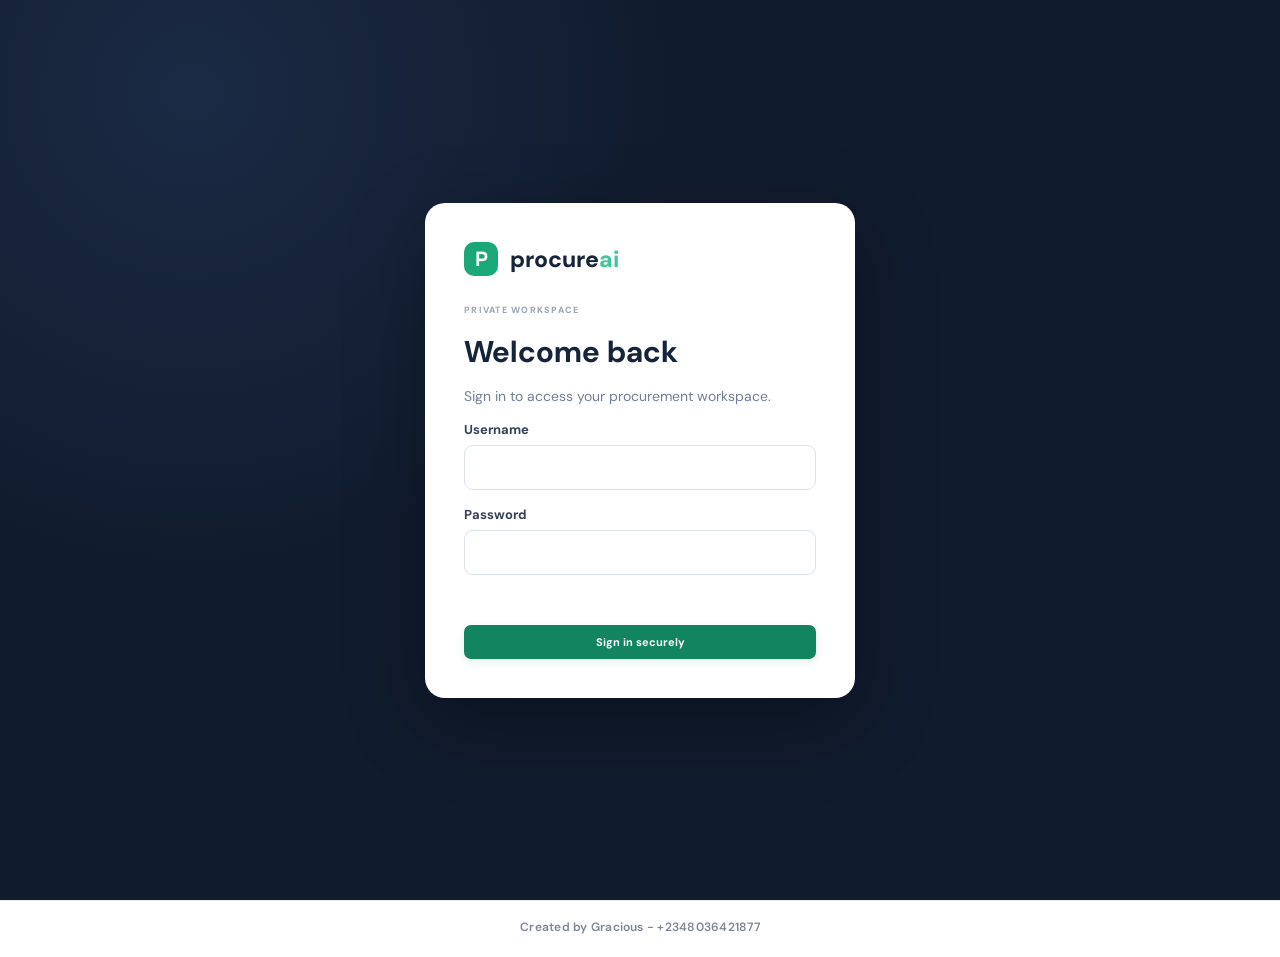
==== static/index.html @ dfcf1871 "Load isolated authentication bootstrap" ====
<!doctype html>
<html lang="en">
<head>
  <meta charset="utf-8"><meta name="viewport" content="width=device-width, initial-scale=1">
  <meta name="theme-color" content="#101b2d">
  <meta name="description" content="ProcureAI industrial procurement and operations workspace.">
  <link rel="manifest" href="/manifest.webmanifest">
  <link rel="icon" href="/static/procureai-icon.svg" type="image/svg+xml">
  <meta name="mobile-web-app-capable" content="yes">
  <meta name="apple-mobile-web-app-capable" content="yes">
  <meta name="apple-mobile-web-app-status-bar-style" content="black-translucent">
  <title>ProcureAI — Industrial operations workspace</title>
  <link rel="stylesheet" href="/static/styles.css">
</head>
<body>
<section class="login-screen" id="loginScreen">
  <form class="login-card" id="loginForm" method="post" action="/api/auth/login">
    <div class="login-brand"><span class="brand-mark">P</span><span>procure<span class="brand-ai">ai</span></span></div>
    <span class="eyebrow">PRIVATE WORKSPACE</span><h1>Welcome back</h1><p>Sign in to access your procurement workspace.</p>
    <label>Username<input id="loginUsername" name="username" autocomplete="username" required></label>
    <label>Password<input id="loginPassword" name="password" type="password" autocomplete="current-password" required></label>
    <p class="login-error" id="loginError" role="alert"></p>
    <button class="btn btn-primary login-submit" type="submit">Sign in securely</button>
  </form>
</section>
<div class="app-shell" id="appShell" hidden>
  <aside class="sidebar" id="sidebar">
    <a class="brand" href="#"><span class="brand-mark">P</span><span>procure<span class="brand-ai">ai</span><small>INDUSTRIAL OPERATIONS</small></span></a>
    <div class="workspace-label">WORKSPACE</div>
    <nav class="nav">
      <button class="nav-item active" data-page="overview"><span>▦</span> Overview</button>
      <button class="nav-item" data-page="projects"><span>▦</span> Projects</button>
      <button class="nav-item" data-page="requests"><span>▤</span> Purchase requests <i id="requestCount">0</i></button>
      <button class="nav-item" data-page="suppliers"><span>♧</span> Suppliers</button>
      <button class="nav-item" data-page="quotes"><span>⇄</span> RFQs & quotations</button>
      <button class="nav-item" data-page="analysis"><span>◈</span> Bid analysis</button>
      <button class="nav-item" data-page="orders"><span>▣</span> Purchase orders <i id="approvalCount">0</i></button>
      <button class="nav-item" data-page="invoices"><span>▤</span> Invoices</button>
      <button class="nav-item" data-page="settings"><span>⚙</span> Company setup</button>
    </nav>
    <div class="sidebar-bottom">
      <div class="rule-card"><span class="rule-icon">✳</span><div><b>Built on clear decisions</b><p>AI reads. The math calculates. People approve.</p></div></div>
      <div class="user-row"><div class="avatar">GO</div><div><b>Workspace administrator</b><small>Administrator</small></div><span class="dots">•••</span></div>
    </div>
  </aside>

  <main class="main">
    <header class="topbar">
      <button class="mobile-menu" id="mobileMenu" aria-label="Open menu">☰</button>
      <div class="crumb">Workspace <span>/</span> <b id="crumbTitle">Overview</b></div>
      <div class="top-actions"><span class="live-dot"></span><span class="system-label">Private workspace</span><button class="btn btn-install" id="installAppBtn" type="button" hidden><span aria-hidden="true">↓</span> Install app</button><button class="signout-btn" id="logoutBtn" type="button">Sign out</button><div class="top-avatar">GO</div></div>
    </header>

    <section class="page active" id="page-overview">
      <div class="page-heading">
        <div><div class="eyebrow">TUESDAY, <span id="today"></span></div><h1>Operations overview</h1><p class="subheading">A live view of your organisation’s projects, procurement and operational decisions.</p></div>
        <button class="btn btn-primary" data-modal="requestModal">＋ New purchase request</button>
      </div>
      <div class="metric-grid">
        <button type="button" class="metric metric-action" data-metric-page="requests" data-metric-filter="Open" aria-label="View open purchase requests"><span class="metric-top"><span>Open requests</span><span class="metric-icon blue">▤</span></span><strong id="mRequests">—</strong><small><span class="positive">●</span> Requiring procurement action · View requests →</small></button>
        <button type="button" class="metric metric-action" data-metric-page="suppliers" data-metric-filter="Active" aria-label="View active suppliers"><span class="metric-top"><span>Active suppliers</span><span class="metric-icon purple">♧</span></span><strong id="mSuppliers">—</strong><small>Across your supplier network · View suppliers →</small></button>
        <button type="button" class="metric metric-action" data-metric-page="orders" data-metric-filter="Pending approval" aria-label="View purchase orders awaiting approval"><span class="metric-top"><span>Awaiting approval</span><span class="metric-icon amber">◷</span></span><strong id="mApprovals">—</strong><small>Human decision required · Review approvals →</small></button>
        <button type="button" class="metric metric-action" data-metric-page="orders" data-metric-filter="Approved" aria-label="View approved purchase orders"><span class="metric-top"><span>Approved spend</span><span class="metric-icon green">₦</span></span><strong id="mSpend">₦0</strong><small>Approved purchase orders · View orders →</small></button>
      </div>
      <section class="project-trends-panel" id="projectTrendsPanel"><div class="project-loading">Loading project completion trends…</div></section>
      <div class="content-grid">
        <section class="panel requests-panel">
          <div class="panel-heading"><div><h2>Recent purchase requests</h2><p>Material demand across your active projects</p></div><button class="text-btn" data-goto="requests">View all →</button></div>
          <div class="table-wrap"><table><thead><tr><th>REQUEST</th><th>MATERIAL</th><th>QUANTITY</th><th>REQUIRED BY</th><th>PRIORITY</th><th>STATUS</th></tr></thead><tbody id="recentRequests"></tbody></table></div>
        </section>
        <section class="panel supplier-panel">
          <div class="panel-heading"><div><h2>Supplier performance</h2><p>Highest-rated suppliers</p></div><button class="text-btn" data-goto="suppliers">All suppliers →</button></div>
          <div id="topSuppliers" class="supplier-list"></div>
        </section>
      </div>
      <div class="content-grid lower-grid">
        <section class="panel"><div class="panel-heading"><div><h2>Latest quotations</h2><p>Recently received supplier pricing</p></div><button class="text-btn" data-goto="quotes">Manage quotes →</button></div><div id="recentQuotes" class="quote-list"></div></section>
        <section class="panel insight-panel"><div class="insight-mark">✳</div><div><span class="eyebrow">PROCUREMENT PRINCIPLE</span><h2>Decisions backed by evidence.</h2><p>Compare total cost, delivery risk and supplier reliability. Keep final award decisions in human hands.</p><button class="text-btn" data-goto="analysis">Explore bid analysis →</button></div></section>
      </div>
    </section>

    <section class="page" id="page-projects">
      <div class="page-heading project-page-heading">
        <div><div class="eyebrow">PROJECT DELIVERY CONTROL</div><h1>Project workspaces</h1><p class="subheading">Manage client commitments, procurement milestones, due dates and daily field activity in one place.</p></div>
        <button class="btn btn-primary" data-modal="projectModal">＋ Create project</button>
      </div>
            <div id="projectsListView">
        <div class="project-list-toolbar"><div><h2>Managed projects</h2><p>Every project has its own overview, timeline and activity history.</p></div><div class="project-toolbar-controls"><label class="project-filter-label" for="projectStatusFilter">Show projects</label><select class="filter-select project-status-filter" id="projectStatusFilter" aria-label="Filter projects by completion status"><option value="all">All projects</option><option value="completed">Completed projects</option><option value="terminated">Terminated / archived</option><option value="uncompleted">Uncompleted projects</option></select><span class="project-list-count" id="projectCount">0 projects</span></div></div>
        <div class="project-cards-grid" id="projectCards"><div class="project-empty"><span>▦</span><h3>No project workspaces yet</h3><p>Create your first project to start tracking its procurement lifecycle and daily progress.</p><button class="btn btn-primary" data-modal="projectModal">Create first project</button></div></div>
      </div>
      <div id="projectWorkspaceView" hidden>
        <div class="project-back-row"><button type="button" class="text-btn" id="backToProjects">← All projects</button><button type="button" class="btn btn-ghost" id="recalculateProject">↻ Recalculate progress</button></div>
        <div id="projectWorkspaceContent"></div>
      </div>
    </section>

    <section class="page" id="page-requests">
      <div class="page-heading"><div><div class="eyebrow">DEMAND MANAGEMENT</div><h1>Purchase requests</h1><p class="subheading">Track materials, parts and services required for workshop or client jobs.</p></div><button class="btn btn-primary" data-modal="requestModal">＋ New request</button></div>
      <section class="panel"><div class="panel-heading"><div><h2>All requests</h2><p>Filter the register or export the currently matching records.</p></div><div class="toolbar-actions"><input class="search" id="requestSearch" placeholder="Search requests…"><select class="filter-select" id="requestStatusFilter" aria-label="Filter requests by status"><option value="">All statuses</option><option>Open</option><option>Awarded</option></select><button class="btn btn-ghost" data-export="requests">↓ Export PDF</button></div></div><div class="table-wrap"><table><thead><tr><th>REQUEST</th><th>MATERIAL</th><th>CATEGORY</th><th>QUANTITY</th><th>PROJECT / SITE</th><th>REQUIRED BY</th><th>PRIORITY</th><th>STATUS</th><th>QUOTATION STATUS</th><th></th></tr></thead><tbody id="allRequests"></tbody></table></div></section>
    </section>

    <section class="page" id="page-suppliers">
      <div class="page-heading"><div><div class="eyebrow">SUPPLIER NETWORK</div><h1>Suppliers & service providers</h1><p class="subheading">Maintain seller contacts, technical capabilities and verification status.</p></div><button class="btn btn-primary" data-modal="supplierModal">＋ Add seller</button></div>
      <section class="panel supplier-tools"><div class="panel-heading"><div><h2>Seller directory</h2><p>Only mark a seller verified after your team has checked their identity and capability.</p></div><div class="toolbar-actions"><input class="search" id="supplierSearch" placeholder="Search sellers…"><select class="filter-select" id="supplierCategoryFilter" aria-label="Filter sellers by service category"><option value="">All service categories</option><option value="panels">Panels & distribution</option><option value="protection">Breakers & protection</option><option value="lighting">Lighting</option><option value="cables">Cables & wiring</option><option value="installation">Installation & commissioning</option><option value="supplies">Electrical supplies</option></select><select class="filter-select" id="supplierStatusFilter" aria-label="Filter sellers by status"><option value="">All statuses</option><option>Active</option><option>Pending verification</option><option>Verified</option><option>Rejected</option><option>Demo / Unverified</option></select><button class="btn btn-ghost" data-export="suppliers">↓ Export PDF</button></div></div><div class="supplier-cards" id="supplierCards"></div></section>
    </section>

    <section class="page" id="page-quotes">
      <div class="page-heading"><div><div class="eyebrow">SOURCING</div><h1>RFQs & quotations</h1><p class="subheading">Capture offers against open purchase requests.</p></div><button class="btn btn-primary" data-modal="quoteModal">＋ Add quotation</button></div>
      <section class="panel"><div class="panel-heading"><div><h2>Received quotations</h2><p>Filter offers by supplier or request, then export the register.</p></div><div class="toolbar-actions"><input class="search" id="quoteSearch" placeholder="Search quotations…"><button class="btn btn-ghost" data-export="quotes">↓ Export PDF</button></div></div><div class="table-wrap"><table><thead><tr><th>SUPPLIER</th><th>REQUEST</th><th>MATERIAL</th><th>UNIT PRICE</th><th>FREIGHT</th><th>LEAD TIME</th><th>PAYMENT</th><th>DETAILS</th></tr></thead><tbody id="allQuotes"></tbody></table></div></section>
    </section>

    <section class="page" id="page-analysis">
      <div class="page-heading"><div><div class="eyebrow">DECISION INTELLIGENCE</div><h1>Bid analysis</h1><p class="subheading">Compare landed cost, delivery and supplier reliability before award.</p></div></div>
      <section class="panel analysis-picker"><div><label for="analysisRequest">Select a purchase request</label><select id="analysisRequest"></select></div><button class="btn btn-primary" id="runAnalysis">Analyse quotations →</button></section>
      <div id="analysisResult" class="analysis-result"><div class="empty-state"><span>◈</span><h3>Ready to compare offers</h3><p>Select a purchase request and run the analysis to see a cost breakdown and supplier recommendation.</p></div></div>
    </section>

    <section class="page" id="page-settings">
      <div class="page-heading"><div><div class="eyebrow">ADMINISTRATION</div><h1>Company setup</h1><p class="subheading">Enter your organisation details and operating scope. ProcureAI will use this configuration for your workspace.</p></div></div>
      <div class="setup-layout">
        <section class="setup-intro"><div class="setup-icon">⚙</div><div><span class="eyebrow">WORKSPACE PROFILE</span><h2>Make ProcureAI understand your business.</h2><p>These details shape supplier categories, procurement requests and the way your team describes its work. You can update them at any time.</p></div><div class="setup-note"><b>Administrator settings</b><span>Changes are saved to your shared workspace.</span></div></section>
        <section class="panel setup-panel"><form id="companyProfileForm" class="setup-form">
          <div class="setup-section"><div class="setup-section-title"><span>01</span><div><h2>Organisation identity</h2><p>Use the name and registration details your clients recognise.</p></div></div><div class="form-grid"><label class="wide">Company / organisation name<input id="companyName" required minlength="2" maxlength="200" placeholder="e.g. Gestro Global Consult Ltd"></label><label>Registration number<input id="companyRegistration" maxlength="80" placeholder="CAC / registration number"></label><label>Industry / expertise<input id="companyIndustry" maxlength="160" placeholder="e.g. Industrial engineering & maintenance"></label></div></div>
          <div class="setup-section"><div class="setup-section-title"><span>02</span><div><h2>Services & capabilities</h2><p>List the work your organisation can deliver, one service per line.</p></div></div><div class="form-grid"><label class="wide">Services provided<textarea id="companyServices" rows="4" placeholder="Generator servicing and repairs&#10;Electrical systems and control panels&#10;Mechanical fabrication and installation"></textarea><small>Include maintenance, repairs, installation, supply and specialist technical services.</small></label><label class="wide">Service delivery modes<textarea id="companyModes" rows="3" placeholder="On-site inspection and repairs&#10;Workshop repairs and testing&#10;Equipment installation and commissioning"></textarea></label></div></div>
          <div class="setup-section"><div class="setup-section-title"><span>03</span><div><h2>Clients & commercial defaults</h2><p>Set the types of clients you serve and the currency used in your workspace.</p></div></div><div class="form-grid"><label class="wide">Client segments<textarea id="companyClients" rows="3" placeholder="Industrial facilities&#10;Commercial organisations&#10;Public sector and institutions"></textarea></label><label>Default currency<select id="companyCurrency"><option value="NGN">NGN — Nigerian Naira</option><option value="USD">USD — US Dollar</option><option value="GBP">GBP — British Pound</option><option value="EUR">EUR — Euro</option></select></label></div></div>
          <div class="setup-save"><div><b>Ready to update your workspace?</b><span id="companyProfileStatus" role="status">Your changes are not saved until you select Save.</span></div><button class="btn btn-primary" type="submit">Save company profile</button></div>
        </form></section>
      </div>
      <section class="panel database-backup-panel">
        <div class="panel-heading"><div><h2>Database protection</h2><p>Create, verify and download database backups for independent storage.</p></div></div>
        <div class="backup-toolbar"><p id="databaseBackupStatus" role="status">Loading backup status…</p><div class="toolbar-actions"><button class="btn btn-ghost" id="refreshDatabaseBackups" type="button">Refresh</button><button class="btn btn-primary" id="createDatabaseBackup" type="button">Create backup</button></div></div>
        <div id="databaseBackupList" class="database-backup-list"><p class="muted">Loading available backups…</p></div>
        <p class="backup-footnote">Backups stored on the Railway volume are not off-site. Download a verified copy and store it separately. Restore verification uses a temporary copy and never overwrites live data.</p>
      </section>
    </section>

    <section class="page" id="page-orders">
      <div class="page-heading"><div><div class="eyebrow">AWARD & CONTROL</div><h1>Purchase orders</h1><p class="subheading">Review generated orders and resolve approval decisions.</p></div></div>
      <section class="panel"><div class="panel-heading"><div><h2>Purchase order register</h2><p>Every order retains its supplier, source request and decision status.</p></div><div class="toolbar-actions"><input class="search" id="orderSearch" placeholder="Search orders…"><select class="filter-select" id="orderStatusFilter" aria-label="Filter orders by status"><option value="">All statuses</option><option>Pending approval</option><option>Approved</option><option>Rejected</option></select><button class="btn btn-ghost" data-export="orders">↓ Export PDF</button></div></div><div class="table-wrap"><table><thead><tr><th>ORDER</th><th>SUPPLIER</th><th>MATERIAL</th><th>TOTAL</th><th>DELIVERY</th><th>STATUS</th><th>ACTION</th></tr></thead><tbody id="allOrders"></tbody></table></div></section>
    </section>

    <section class="page" id="page-invoices">
      <div class="page-heading"><div><div class="eyebrow">PAYABLES & DOCUMENTS</div><h1>Invoices</h1><p class="subheading">Generate supplier invoices from approved purchase orders and track payment status.</p></div></div>
      <section class="panel"><div class="panel-heading"><div><h2>Invoice register</h2><p>Invoices inherit the approved purchase order quantities, tax, freight and total.</p></div><div class="toolbar-actions"><input class="search" id="invoiceSearch" placeholder="Search invoices…"><select class="filter-select" id="invoiceStatusFilter" aria-label="Filter invoices by payment status"><option value="">All statuses</option><option>Unpaid</option><option>Paid</option></select></div></div>
      <div class="table-wrap"><table><thead><tr><th>INVOICE</th><th>PO</th><th>SUPPLIER</th><th>DESCRIPTION</th><th>TOTAL</th><th>ISSUED</th><th>DUE</th><th>STATUS</th><th>ACTION</th></tr></thead><tbody id="allInvoices"><tr><td colspan="9">Loading invoices…</td></tr></tbody></table></div></section>
    </section>
  </main>
</div>

<div class="modal-backdrop" id="projectModal"><div class="modal project-create-modal">
  <div class="modal-head"><div><span class="eyebrow">PROJECT SETUP</span><h2>Create project workspace</h2><p class="subheading">Add the client brief, accountable procurement lead and delivery dates.</p></div><button class="close" type="button" data-close aria-label="Close project form">×</button></div>
  <form id="projectForm" class="form-grid">
    <label class="wide">Project title<input name="title" required minlength="2" maxlength="220" placeholder="e.g. Industrial generator overhaul — Site A"></label>
    <label>Client / agency name<input name="client_name" maxlength="200" placeholder="Client or commissioning agency"></label>
    <label>Assigned procurement lead<input name="procurement_lead" maxlength="160" placeholder="Responsible lead"></label>
    <label class="wide">Project location<input name="project_location" required maxlength="240" placeholder="e.g. Oyigbo, Rivers State"></label>
    <label>Project category<input name="project_category" required maxlength="120" placeholder="e.g. Electrical / Engineering"></label>
    <label>Estimated budget (₦)<input name="estimated_budget" type="number" min="0" step="0.01" required placeholder="e.g. 8500000"></label>
    <label>Expected duration (days)<input name="expected_duration_days" type="number" min="1" max="3650" value="30" required></label>
    <label>Priority<select name="priority" required><option value="low">Low</option><option value="medium" selected>Medium</option><option value="high">High</option><option value="urgent">Urgent</option></select></label>
    <label>Project status<select name="status" required><option value="active" selected>Active</option><option value="on_hold">On hold</option><option value="completed">Completed</option><option value="cancelled">Cancelled</option></select></label>
    <label>Number of purchase requests<input name="planned_purchase_requests" type="number" min="0" max="500" value="1" required></label>
    <label>Project start date<input name="start_date" type="date" required></label>
    <label>Target completion date<input name="due_date" type="date" required></label>
    <label class="wide">Client / agency details<textarea name="agency_details" rows="2" maxlength="1200" placeholder="Client contact, department or engagement reference"></textarea></label>
    <label class="wide">Executive summary & scope<textarea name="executive_summary" rows="3" maxlength="5000" placeholder="Describe the project objective, scope, operational context and expected outcome"></textarea></label>
    <label class="wide">Key deliverables <small>Enter one deliverable per line.</small><textarea name="deliverables" rows="3" placeholder="Approved BOQ and procurement schedule&#10;Verified supplier quotations&#10;Approved purchase order"></textarea></label>
    <div class="form-actions wide"><button type="button" class="btn btn-ghost" data-close>Cancel</button><button type="submit" class="btn btn-primary">Create workspace</button></div>
  </form>
</div></div>
<div class="modal-backdrop" id="supplierModal"><div class="modal supplier-modal"><div class="modal-head"><div><span class="eyebrow">SUPPLIER NETWORK</span><h2 id="supplierModalTitle">Add seller information</h2><p class="subheading" id="supplierModalDescription">Capture the seller's identity and technical capabilities. New sellers start unverified.</p></div><button class="close" data-close>×</button></div>
<form id="supplierForm" class="form-grid">
<label class="wide">Business / seller name<input name="name" required minlength="2" maxlength="200" placeholder="Registered or trading name"></label>
<label>City / location<input name="city" required placeholder="e.g. Port Harcourt, Rivers State"></label>
<label>Contact person / notes<input name="contact" placeholder="Contact person or internal notes"></label>
<label>Email address<input name="email" type="email" placeholder="name@company.com"></label>
<label>Phone / WhatsApp<input name="phone" type="tel" placeholder="+234…"></label>
<label class="wide">Business address<input name="address" placeholder="Street, area, city and state"></label>
<label>Website<input name="website" type="url" placeholder="https://"></label>
<label>Services / parts supplied<input name="services" placeholder="Generator servicing, alternators…"></label>
<label>Supplier rating (0–5)<input name="rating" type="number" min="0" max="5" step="0.1" value="0"></label>
<label>On-time delivery (%)<input name="on_time" type="number" min="0" max="100" step="1" value="0"></label>
<label class="wide">Verification status<select name="status"><option>Pending verification</option><option>Active</option><option>Verified</option><option>Demo / Unverified</option></select><small>Only choose Verified after completing your own checks.</small></label>
<div class="form-actions wide"><button type="button" class="btn btn-ghost" data-close>Cancel</button><button class="btn btn-primary" type="submit">Save seller</button></div>
</form></div></div>
<div class="modal-backdrop" id="requestModal"><div class="modal request-modal"><div class="modal-head"><div><span class="eyebrow">DEMAND MANAGEMENT</span><h2>Create purchase request</h2></div><button class="close" data-close>×</button></div>
<form id="requestForm" class="form-grid">
<section class="request-magic-panel wide" aria-labelledby="requestMagicTitle">
  <div class="request-magic-heading"><div class="request-magic-mark" aria-hidden="true">✦</div><div class="request-magic-copy"><span class="eyebrow">AI-ASSISTED REQUEST ENTRY</span><h3 id="requestMagicTitle">Magic purchase request extraction</h3><p>Paste a rough WhatsApp message, email or project instruction. ProcureAI will identify the request details and fill the form for you to review.</p></div><span class="request-magic-tag">No external AI API</span></div>
  <label for="requestSourceMessage">Paste purchase requirement</label>
  <textarea id="requestSourceMessage" rows="4" maxlength="12000" placeholder="Example: We need 1 main distribution panel, 400A, 415V, floor-standing metal enclosure with MCCB protection, for the mechanical workshop at Orleans Invest. Required within 14 days."></textarea>
  <div class="request-magic-controls"><span id="requestParseStatus" role="status" aria-live="polite">Paste the requirement, then parse to populate the fields below.</span><button type="button" class="btn btn-secondary" id="parsePurchaseRequest">✦ Parse request</button></div>
  <div id="requestParseReview" class="request-parse-review" hidden></div>
</section>
<label class="wide">Project workspace<select name="project_id" id="requestProjectId" required><option value="">Select a project first</option></select><small>Every purchase request must be attached to an existing project workspace.</small></label>
<label class="wide">Material description<input name="material" required placeholder="e.g. Reinforcement steel T12"></label>
<label>Category<select name="category"><option>Reinforcement</option><option>Cementitious</option><option>Aggregate</option><option>Formwork</option><option>Electrical</option><option>Plumbing</option><option>Other</option></select></label>
<label>Quantity<input name="quantity" type="number" min="0.01" step="0.01" required placeholder="Enter amount"></label>
<label>Unit of measurement<select name="unit" id="requestUnit" required>
<option value="">Select unit</option>
<optgroup label="Count / items"><option value="ea">Each (ea)</option><option value="pcs">Pieces (pcs)</option><option value="unit">Unit</option><option value="qty">Quantity (qty)</option><option value="pair">Pair</option><option value="set">Set</option><option value="dozen">Dozen</option></optgroup>
<optgroup label="Weight"><option value="kg">Kilogram (kg)</option><option value="g">Gram (g)</option><option value="tonne">Tonne</option><option value="tonnes">Tonnes</option><option value="bag">Bag</option></optgroup>
<optgroup label="Length / area / volume"><option value="mm">Millimetre (mm)</option><option value="cm">Centimetre (cm)</option><option value="m">Metre (m)</option><option value="km">Kilometre (km)</option><option value="m²">Square metre (m²)</option><option value="m³">Cubic metre (m³)</option><option value="litre">Litre (L)</option><option value="ml">Millilitre (ml)</option></optgroup>
<optgroup label="Packaging / supply"><option value="pack">Pack</option><option value="box">Box</option><option value="carton">Carton</option><option value="roll">Roll</option><option value="drum">Drum</option><option value="pallet">Pallet</option><option value="ream">Ream</option></optgroup>
<optgroup label="Time / services"><option value="hour">Hour</option><option value="day">Day</option><option value="trip">Trip</option><option value="lot">Lot</option><option value="job">Job</option></optgroup>
<option value="other">Other (specify)</option>
</select></label>
<label id="requestCustomUnitWrap" hidden>Specify unit<input name="custom_unit" id="requestCustomUnit" maxlength="40" placeholder="e.g. bundle, length, sheet"></label>
<label>Project / site<input name="site" required placeholder="e.g. Lagos Tower"></label>
<section class="request-additional-panel wide" aria-labelledby="requestAdditionalTitle">
  <div class="request-additional-heading"><div><span class="request-additional-icon" aria-hidden="true">≡</span><div><h3 id="requestAdditionalTitle">Additional information</h3><p>Capture the technical and delivery requirements suppliers need to quote accurately.</p></div></div><span class="request-optional-tag">Recommended</span></div>
  <label for="requestAdditionalInformation">Technical specifications &amp; instructions <span class="optional-label">Optional</span></label>
  <textarea id="requestAdditionalInformation" name="additional_information" rows="5" maxlength="8000" placeholder="For example: 400A, 415V, 3-phase, 50Hz; floor-standing metal enclosure; minimum IP rating; MCCB protection; applicable IEC standards; include supply, installation, testing and commissioning."></textarea>
  <div class="request-additional-footer"><span>Include ratings, dimensions, standards, preferred brands, installation scope, site conditions and acceptance criteria.</span><span id="requestAdditionalCount" aria-live="polite">0 / 8,000</span></div>
</section>
<label>Required by<input name="required_by" type="date" required></label>
<label>Priority<select name="priority"><option>Normal</option><option>Urgent</option></select></label>
<div class="form-actions wide"><button type="button" class="btn btn-ghost" data-close>Cancel</button><button class="btn btn-primary">Create request</button></div>
</form></div></div>

<div class="modal-backdrop" id="quoteModal"><div class="modal quote-edit-modal"><div class="modal-head"><div><span class="eyebrow">QUOTATION MANAGEMENT</span><h2 id="quoteModalTitle">Add supplier quotation</h2><p class="subheading" id="quoteModalDescription">Capture the seller commercial offer against an open purchase request.</p></div><button class="close" data-close>×</button></div>
<div class="quote-edit-hint"><strong>Commercial record</strong><span>Check the linked request, seller and landed-cost inputs before saving. Editing resets the seller email confirmation.</span></div>
<form id="quoteForm" class="form-grid">
<section class="quote-magic-panel wide" aria-labelledby="quoteMagicTitle">
  <div class="quote-magic-heading"><div><span class="quote-magic-icon" aria-hidden="true">✦</span><div><strong id="quoteMagicTitle">Magic quote extraction</strong><p>Paste the supplier's WhatsApp or email response. ProcureAI will identify the commercial details it recognises.</p></div></div><span class="quote-magic-tag">No external AI API</span></div>
  <label for="quoteSourceMessage">Supplier's original message</label>
  <textarea id="quoteSourceMessage" name="source_message" rows="4" maxlength="12000" placeholder="Example: I can supply 15,000kg of T10 at ₦780 per kg. Delivery in 4 days. Transport is ₦45,000. Payment is 70% upfront."></textarea>
  <div class="quote-magic-actions"><span id="quoteParseStatus" role="status" aria-live="polite">Review all extracted values before saving.</span><button type="button" class="btn btn-secondary" id="parseQuoteMessage">✦ Parse message</button></div>
  <div id="quoteParseReview" class="quote-parse-review" hidden></div>
  <label id="quoteExtractedLineItemLabel" class="quote-extracted-line-label" hidden>Supplier message contains multiple priced items — choose the line matching this purchase request<select id="quoteExtractedLineItem" aria-label="Choose extracted quotation line item"></select></label>
</section>
<label class="wide">Purchase request<select name="request_id" id="quoteRequest" required></select></label>
<label class="wide">Supplier<select name="supplier_id" id="quoteSupplier" required></select></label>
<label>Unit price (₦)<input name="unit_price" type="number" min="0.01" step="0.01" required></label>
<label>Freight (₦)<input name="freight" type="number" min="0" step="0.01" value="0" required></label>
<label>Tax (%)<input name="tax_rate" type="number" min="0" max="100" step="0.01" value="7.5" required></label>
<label>Lead time (days)<input name="lead_days" type="number" min="0" value="7" required></label>
<label>Payment terms (days)<input name="payment_days" type="number" min="0" value="30" required></label>
<label class="wide">Notes<input name="note" placeholder="Quote validity, exclusions or other commercial notes"></label>
<div class="form-actions wide"><button type="button" class="btn btn-ghost" data-close>Cancel</button><button type="submit" class="btn btn-primary">Save quotation</button></div>
</form></div></div>
<div class="modal-backdrop" id="requestDetailModal"><div class="modal request-detail-modal">
  <div class="modal-head"><div><span class="eyebrow">DEMAND MANAGEMENT</span><h2 id="requestDetailTitle">Purchase request details</h2></div><button class="close" data-close>×</button></div>
  <div id="requestDetailContent" class="request-detail-content"><p>Loading purchase request…</p></div>
</div></div>
<div class="modal-backdrop" id="quoteDetailModal"><div class="modal quote-detail-modal">
  <div class="modal-head"><div><span class="eyebrow">QUOTATION RECORD</span><h2 id="quoteDetailTitle">Quotation details</h2></div><button class="close" data-close>×</button></div>
  <div id="quoteDetailContent" class="quote-detail-content"><p>Loading quotation…</p></div>
</div></div>
<div class="modal-backdrop" id="poPreviewModal"><div class="modal po-preview-modal">
<div class="modal-head"><div><span class="eyebrow">PURCHASE ORDER PROPOSAL</span><h2>Review before generating</h2><p class="subheading">Confirm the selected quotation and commercial figures.</p></div><button class="close" data-close>×</button></div>
<div id="poPreviewContent" class="po-preview-content"></div>
<div class="form-actions po-preview-actions"><button type="button" class="btn btn-ghost" data-close>Cancel</button><button type="button" class="btn btn-primary" id="confirmGeneratePo" disabled>Generate PO proposal</button></div>
</div></div>
<footer class="app-creator-footer">Created by Gracious - +2348036421877</footer>
<div class="toast" id="toast"></div>
<script src="/static/app.js"></script>
<script src="/static/auth.js"></script>
<script src="/static/job-completion.js"></script>
</body></html>
---- static/styles.css ----
@import url('https://fonts.googleapis.com/css2?family=DM+Sans:wght@400;500;600;700&family=Manrope:wght@400;500;600;700;800&display=swap');
:root{--navy:#101b2d;--navy2:#17263d;--ink:#182438;--muted:#7b8798;--line:#e8edf2;--bg:#f6f8fb;--green:#15966c;--green-bg:#e8f6f0;--amber:#b7791f;--amber-bg:#fff5df;--blue:#4779c8;--blue-bg:#edf3ff;--purple:#8065c9;--purple-bg:#f2efff;--red:#c64c55;--red-bg:#fff0f0}
*{box-sizing:border-box}body{margin:0;background:var(--bg);color:var(--ink);font:14px 'DM Sans',sans-serif}button,input,select{font:inherit}button{cursor:pointer}.app-shell{min-height:100vh}.sidebar{width:252px;background:var(--navy);color:#d8e1ee;position:fixed;inset:0 auto 0 0;padding:27px 16px 18px;display:flex;flex-direction:column;z-index:10}.brand{display:flex;gap:11px;align-items:center;color:#fff;text-decoration:none;font:800 19px Manrope,sans-serif;letter-spacing:-.6px;padding:0 10px 38px}.brand-mark{width:34px;height:34px;border-radius:10px;background:#1aa879;display:grid;place-items:center;color:white;font:800 20px Manrope}.brand-ai{color:#40c79a}.brand small{display:block;font:600 8px 'DM Sans';letter-spacing:1.3px;color:#8291a6;margin-top:3px}.workspace-label{font-size:9px;letter-spacing:1.4px;font-weight:700;color:#718199;padding:0 12px 12px}.nav{display:grid;gap:5px}.nav-item{border:0;background:transparent;color:#aebbd0;border-radius:8px;padding:12px 13px;text-align:left;display:flex;gap:13px;align-items:center;font-size:13px;font-weight:500}.nav-item span{font-size:17px;width:18px;text-align:center;color:#9caec4}.nav-item:hover,.nav-item.active{background:#22334d;color:#fff}.nav-item.active span{color:#49c89c}.nav-item i{font-style:normal;margin-left:auto;font-size:10px;background:#31435e;border-radius:12px;padding:3px 7px}.sidebar-bottom{margin-top:auto}.rule-card{background:#192a42;border:1px solid #2b3c54;border-radius:10px;padding:13px;display:flex;gap:10px;margin-bottom:20px}.rule-icon{color:#47c79a;font-size:18px}.rule-card b{font-size:11px;color:#e5edf7}.rule-card p{font-size:10px;color:#91a0b5;line-height:1.5;margin:5px 0 0}.user-row{border-top:1px solid #2a3a50;padding:17px 3px 0;display:flex;align-items:center;gap:9px}.avatar,.top-avatar{width:31px;height:31px;border-radius:50%;background:#d9e9e4;color:#17694e;display:grid;place-items:center;font-size:10px;font-weight:700}.user-row b{font-size:11px;color:#edf2f8}.user-row small{display:block;font-size:10px;color:#8291a6;margin-top:3px}.dots{margin-left:auto;color:#8291a6;letter-spacing:2px}.main{margin-left:252px;min-height:100vh}.topbar{height:66px;background:white;border-bottom:1px solid var(--line);display:flex;align-items:center;justify-content:space-between;padding:0 38px;position:sticky;top:0;z-index:5}.crumb{font-size:12px;color:#8a95a4}.crumb span{margin:0 10px;color:#c2cad3}.crumb b{color:#354358;font-weight:600}.top-actions{display:flex;align-items:center;gap:11px;color:#8490a0;font-size:11px}.live-dot{width:7px;height:7px;border-radius:50%;background:#1eae7b;box-shadow:0 0 0 3px #e7f6ef}.icon-btn{border:1px solid var(--line);background:white;border-radius:7px;width:30px;height:30px;color:#5f6b7b;font-size:18px}.top-avatar{width:29px;height:29px}.page{display:none;padding:31px 38px 50px;max-width:1600px;margin:auto}.page.active{display:block}.page-heading{display:flex;align-items:center;justify-content:space-between;margin-bottom:25px}.eyebrow{font-size:9px;font-weight:700;letter-spacing:1.25px;color:#9aa4b2}.page-heading h1{font:800 26px Manrope,sans-serif;letter-spacing:-.8px;margin:7px 0 5px;color:#17253a}.subheading{color:#8792a1;margin:0;font-size:12px}.btn{border:0;border-radius:7px;padding:10px 15px;font-size:11px;font-weight:700;transition:.15s}.btn-primary{background:#12845f;color:#fff;box-shadow:0 3px 8px #12845f20}.btn-primary:hover{background:#0c704f;transform:translateY(-1px)}.btn-ghost{background:#f2f4f7;color:#596579}.metric-grid{display:grid;grid-template-columns:repeat(4,minmax(0,1fr));gap:14px;margin-bottom:18px}.metric,.panel{background:#fff;border:1px solid var(--line);border-radius:10px}.metric{padding:17px 18px}.metric-top{display:flex;justify-content:space-between;align-items:center;color:#7e8998;font-size:11px;font-weight:600}.metric-icon{width:29px;height:29px;border-radius:8px;display:grid;place-items:center;font-size:15px}.blue{background:var(--blue-bg);color:var(--blue)}.purple{background:var(--purple-bg);color:var(--purple)}.amber{background:var(--amber-bg);color:var(--amber)}.green{background:var(--green-bg);color:var(--green)}.metric strong{display:block;font:800 25px Manrope,sans-serif;letter-spacing:-.8px;margin:11px 0 5px}.metric small{font-size:10px;color:#9aa3af}.positive{color:#15966c}.content-grid{display:grid;grid-template-columns:minmax(0,1.65fr) minmax(280px,1fr);gap:16px;margin-bottom:16px}.panel{padding:19px 19px 15px;min-width:0}.panel-heading{display:flex;align-items:center;justify-content:space-between;margin-bottom:16px;gap:15px}.panel-heading h2,.insight-panel h2{font:700 14px Manrope,sans-serif;margin:0 0 5px;color:#243249}.panel-heading p{font-size:10px;color:#98a2af;margin:0}.text-btn{border:0;background:transparent;color:#12845f;font-size:10px;font-weight:700;padding:5px;white-space:nowrap}.table-wrap{overflow-x:auto}table{width:100%;border-collapse:collapse;white-space:nowrap}th{text-align:left;font-size:8px;letter-spacing:.8px;color:#a0a9b5;font-weight:700;padding:10px 9px;border-bottom:1px solid #edf0f3}td{padding:13px 9px;border-bottom:1px solid #f0f2f5;font-size:10px;color:#536074}tbody tr:last-child td{border-bottom:0}.code{font-weight:700;color:#33435a}.material{font-weight:600;color:#35445a}.muted{color:#98a2af}.pill{display:inline-flex;align-items:center;border-radius:20px;padding:4px 7px;font-size:9px;font-weight:700}.pill.green{background:var(--green-bg);color:#13805d}.pill.amber{background:var(--amber-bg);color:#a36b19}.pill.blue{background:var(--blue-bg);color:#4779c8}.pill.red{background:var(--red-bg);color:#c64c55}.pill.gray{background:#f0f2f5;color:#788393}.supplier-list{display:grid}.supplier-row{display:flex;align-items:center;gap:10px;padding:12px 0;border-bottom:1px solid #f0f2f5}.supplier-row:last-child{border:0}.supplier-logo{width:31px;height:31px;border-radius:8px;background:#edf3f5;color:#446b70;display:grid;place-items:center;font-size:11px;font-weight:700}.supplier-info{flex:1;min-width:0}.supplier-info b{display:block;font-size:10px;color:#3c4a5e}.supplier-info small{display:block;font-size:9px;color:#9ba5b1;margin-top:4px}.rating{font-size:10px;font-weight:700;color:#4c5b70}.lower-grid{grid-template-columns:1.3fr 1fr}.quote-list{display:grid}.quote-item{display:flex;justify-content:space-between;gap:10px;padding:10px 0;border-bottom:1px solid #f0f2f5}.quote-item:last-child{border:0}.quote-item b{display:block;font-size:10px;color:#3c4b60}.quote-item small{font-size:9px;color:#9aa4b0}.quote-price{text-align:right;font-size:11px;font-weight:700;color:#33435a}.insight-panel{display:flex;gap:14px;background:#f1f7f5;border-color:#e2efea;align-items:flex-start}.insight-mark{width:32px;height:32px;border-radius:9px;background:#dff2e9;color:#16815e;display:grid;place-items:center;font-size:17px;flex:none}.insight-panel h2{margin:7px 0}.insight-panel p{font-size:10px;line-height:1.6;color:#7d8a89;max-width:330px}.search{border:1px solid var(--line);border-radius:6px;padding:8px 10px;font-size:10px;min-width:180px;outline:none}.supplier-cards{display:grid;grid-template-columns:repeat(3,1fr);gap:14px}.supplier-card{background:#fff;border:1px solid var(--line);border-radius:10px;padding:19px}.supplier-card-top{display:flex;justify-content:space-between;align-items:center}.supplier-card h3{font:700 14px Manrope;margin:14px 0 4px}.supplier-card p{font-size:10px;color:#98a2af;margin:0}.supplier-stats{display:flex;gap:25px;border-top:1px solid #edf0f3;margin-top:17px;padding-top:14px}.supplier-stats b{display:block;font-size:15px;color:#34445b}.supplier-stats small{font-size:9px;color:#9aa4af}.analysis-picker{display:flex;align-items:end;gap:14px;margin-bottom:16px}.analysis-picker>div{flex:1}.analysis-picker label,.form-grid label{display:block;font-size:10px;color:#697689;font-weight:600}.analysis-picker select,.form-grid input,.form-grid select{width:100%;margin-top:7px;border:1px solid #dfe5eb;border-radius:6px;padding:10px 11px;background:white;color:#35445a;font-size:11px;outline:none}.analysis-picker select:focus,.form-grid input:focus,.form-grid select:focus{border-color:#15966c;box-shadow:0 0 0 3px #15966c12}.analysis-result{display:grid;gap:14px}.recommendation{background:#edf8f3;border:1px solid #d8efe4;border-radius:9px;padding:17px;display:flex;justify-content:space-between;gap:15px;align-items:center}.recommendation h3{font:700 14px Manrope;margin:6px 0}.recommendation p{font-size:10px;color:#73877f;margin:0}.recommend-price{font:800 20px Manrope;color:#147b59;text-align:right}.analysis-table{background:white;border:1px solid var(--line);border-radius:9px;padding:17px;overflow-x:auto}.breakdown{display:flex;gap:10px;flex-wrap:wrap;margin-top:12px}.breakdown span{background:#f5f7f9;padding:8px 10px;border-radius:6px;font-size:9px;color:#7a8797}.breakdown b{display:block;color:#38475b;font-size:11px;margin-top:4px}.empty-state{text-align:center;padding:52px 15px;background:#fff;border:1px dashed #dfe5eb;border-radius:9px;color:#8793a2}.empty-state>span{font-size:25px;color:#15966c}.empty-state h3{font:700 14px Manrope;color:#35445a;margin:10px 0 5px}.empty-state p{font-size:10px;margin:0}.action-btn{border:1px solid #dfe6e9;background:white;color:#16805d;border-radius:5px;padding:6px 8px;font-size:9px;font-weight:700;margin-right:4px}.action-btn.reject{color:#bd4d55}.mobile-menu{display:none;border:0;background:none;font-size:20px;color:#526176}.modal-backdrop{display:none;position:fixed;inset:0;background:#101b2d88;z-index:20;align-items:center;justify-content:center;padding:20px}.modal-backdrop.open{display:flex}.modal{width:min(560px,100%);background:#fff;border-radius:12px;padding:22px;box-shadow:0 20px 70px #0b172844;max-height:90vh;overflow:auto}.modal-head{display:flex;justify-content:space-between;align-items:flex-start;margin-bottom:20px}.modal-head h2{font:800 19px Manrope;margin:6px 0 0}.close{border:0;background:#f2f4f7;border-radius:50%;width:29px;height:29px;font-size:19px;color:#687588}.form-grid{display:grid;grid-template-columns:1fr 1fr;gap:14px}.wide{grid-column:1/-1}.form-actions{display:flex;justify-content:flex-end;gap:8px;margin-top:5px}.toast{position:fixed;bottom:22px;right:22px;background:#15243a;color:white;border-radius:8px;padding:12px 16px;font-size:11px;box-shadow:0 8px 28px #15243a33;opacity:0;transform:translateY(10px);pointer-events:none;transition:.2s;z-index:30}.toast.show{opacity:1;transform:translateY(0)}@media(max-width:1100px){.page{padding:26px 24px}.topbar{padding:0 24px}.metric-grid{grid-template-columns:repeat(2,1fr)}.supplier-cards{grid-template-columns:repeat(2,1fr)}}@media(max-width:800px){.sidebar{transform:translateX(-100%);transition:.2s}.sidebar.open{transform:translateX(0);box-shadow:10px 0 40px #101b2d40}.main{margin-left:0}.mobile-menu{display:block}.topbar{height:58px;padding:0 17px}.system-label{display:none}.page{padding:23px 16px 40px}.page-heading{align-items:flex-start;gap:15px}.page-heading h1{font-size:22px}.page-heading>.btn{font-size:10px;padding:9px 10px;white-space:nowrap}.content-grid,.lower-grid{grid-template-columns:1fr}.supplier-cards{grid-template-columns:1fr 1fr}.analysis-picker{align-items:stretch;flex-direction:column}.metric-grid{gap:9px}.metric{padding:13px}.metric strong{font-size:22px}}@media(max-width:520px){.crumb{font-size:10px}.top-actions{gap:8px}.metric-grid{grid-template-columns:1fr 1fr}.metric small{font-size:9px}.supplier-cards{grid-template-columns:1fr}.page-heading{flex-direction:column}.page-heading>.btn{align-self:flex-start}.form-grid{grid-template-columns:1fr}.wide{grid-column:auto}.form-actions{grid-column:auto}.panel{padding:15px 12px}.search{min-width:130px;width:130px}.recommendation{align-items:flex-start;flex-direction:column}.recommend-price{text-align:left}.quote-item{padding:9px 0}}

/* Secure single-user sign-in */
[hidden] { display: none !important; }
.login-screen { min-height: 100vh; display: grid; place-items: center; padding: 28px 18px; background: radial-gradient(circle at 15% 10%, rgba(76,110,174,.18), transparent 36%), #101b2d; }
.login-card { width: min(100%, 430px); display: flex; flex-direction: column; gap: 16px; padding: 38px; border: 1px solid rgba(255,255,255,.1); border-radius: 20px; background: #fff; box-shadow: 0 24px 80px rgba(0,0,0,.28); }
.login-brand { display:flex; align-items:center; gap:12px; margin-bottom: 12px; font-size:23px; font-weight:800; color:#15243a; }
.login-card h1 { margin:0; color:#15243a; font-size:30px; }
.login-card p { margin:0; color:#718096; }
.login-card label { display:flex; flex-direction:column; gap:7px; color:#344256; font-size:13px; font-weight:700; }
.login-card input { width:100%; box-sizing:border-box; padding:13px 14px; border:1px solid #dce2eb; border-radius:9px; font:inherit; color:#15243a; background:#fff; }
.login-card input:focus { outline:2px solid rgba(54,105,184,.2); border-color:#477bc3; }
.login-card .login-error { min-height:18px; color:#c64c55; font-size:13px; }
.login-card .login-submit { width:100%; justify-content:center; }
.login-card small { text-align:center; color:#8b96a8; }
.signout-btn { border:1px solid #dce2eb; background:#fff; color:#344256; border-radius:8px; padding:8px 12px; cursor:pointer; font:inherit; font-size:12px; font-weight:700; }
@media (max-width: 520px) { .login-card { padding:28px 22px; } }


/* Quotation detail view */
.quote-detail-modal { width: min(760px, calc(100vw - 32px)); max-height: 88vh; overflow: auto; }
.quote-detail-grid { display: grid; grid-template-columns: repeat(2, minmax(0, 1fr)); gap: 12px; padding: 18px 0 6px; }
.quote-detail-field { min-width: 0; padding: 12px; border: 1px solid var(--border, #e5e7eb); border-radius: 10px; background: var(--surface, #fff); }
.quote-detail-field small { display: block; margin-bottom: 6px; color: var(--muted, #738095); font-size: 11px; }
.quote-detail-field b { display: block; overflow-wrap: anywhere; font-size: 13px; }
.quote-item[data-open-quote] { cursor: pointer; }
.quote-item[data-open-quote]:focus-visible { outline: 2px solid #6477d9; outline-offset: 3px; border-radius: 8px; }
@media (max-width: 600px) { .quote-detail-grid { grid-template-columns: 1fr; } }

/* Admin setup and register controls */
.toolbar-actions{display:flex;align-items:center;gap:8px;flex-wrap:wrap}
.filter-select{border:1px solid var(--line);border-radius:6px;padding:8px 10px;background:#fff;color:#526176;font-size:10px;min-width:130px}
.supplier-tools{margin-bottom:18px}
.supplier-capabilities{margin-top:7px!important;line-height:1.45;overflow-wrap:anywhere}
.setup-layout{display:grid;grid-template-columns:minmax(220px,.72fr) minmax(0,1.8fr);gap:18px;align-items:start}
.setup-intro{position:sticky;top:90px;padding:25px;border-radius:12px;background:linear-gradient(145deg,#17263d,#233c5a);color:#fff;min-height:300px;display:flex;flex-direction:column;gap:18px}
.setup-icon{width:42px;height:42px;border-radius:12px;background:#ffffff18;display:grid;place-items:center;font-size:20px}
.setup-intro .eyebrow{color:#8ed9bc}
.setup-intro h2{font:800 20px Manrope,sans-serif;line-height:1.35;margin:9px 0}
.setup-intro p{color:#c0ccda;font-size:12px;line-height:1.7;margin:0}
.setup-note{margin-top:auto;padding-top:17px;border-top:1px solid #ffffff25;display:grid;gap:5px}
.setup-note b{font-size:11px}.setup-note span{font-size:10px;color:#b7c5d5}
.setup-panel{padding:0;overflow:hidden}
.setup-form{display:grid;gap:0}
.setup-section{padding:24px;border-bottom:1px solid #edf0f3}
.setup-section-title{display:flex;gap:13px;align-items:flex-start;margin-bottom:19px}
.setup-section-title>span{width:29px;height:29px;flex:none;border-radius:8px;background:#e8f5ef;color:#12845f;display:grid;place-items:center;font-size:10px;font-weight:800}
.setup-section-title h2{font:700 14px Manrope;margin:1px 0 5px;color:#26364c}
.setup-section-title p{font-size:10px;color:#8b96a5;margin:0}
.setup-form .form-grid{gap:15px}
.setup-form label{font-size:11px;color:#536176;font-weight:700}
.setup-form input,.setup-form select,.setup-form textarea{width:100%;margin-top:7px;border:1px solid #dfe5eb;border-radius:7px;padding:11px 12px;background:#fff;color:#35445a;font:12px 'DM Sans',sans-serif;outline:none}
.setup-form textarea{resize:vertical;line-height:1.55}
.setup-form input:focus,.setup-form select:focus,.setup-form textarea:focus{border-color:#15966c;box-shadow:0 0 0 3px #15966c12}
.setup-form label small{display:block;margin-top:7px;color:#96a1ae;font-size:9px;font-weight:400}
.setup-save{padding:20px 24px;background:#fbfcfd;display:flex;align-items:center;justify-content:space-between;gap:15px}
.setup-save>div{display:grid;gap:5px}.setup-save b{font-size:11px;color:#35445a}.setup-save span{font-size:10px;color:#8793a2}
.supplier-modal{width:min(680px,100%)}
.supplier-modal .modal-head{gap:15px}
.supplier-modal .modal-head .subheading{margin-top:7px;max-width:470px;line-height:1.5}
.supplier-modal .form-grid label{font-size:10px;color:#58667a;font-weight:700}
.supplier-modal .form-grid input,.supplier-modal .form-grid select{width:100%;margin-top:7px;border:1px solid #dfe5eb;border-radius:6px;padding:10px 11px;background:#fff;color:#35445a;font-size:11px}
.supplier-modal .form-grid small{display:block;color:#929dab;font-weight:400;margin-top:6px}
@media(max-width:900px){.setup-layout{grid-template-columns:1fr}.setup-intro{position:static;min-height:0}.setup-note{margin-top:0}}
@media(max-width:650px){.toolbar-actions{width:100%}.toolbar-actions .search{flex:1;width:auto;min-width:150px}.toolbar-actions .filter-select{flex:1}.setup-section{padding:18px 15px}.setup-save{padding:17px 15px;align-items:flex-start;flex-direction:column}.setup-save .btn{width:100%}}

/* Generate PO from bid analysis */
.generate-po-btn{white-space:nowrap;border-color:#16845e;color:#11734f;background:#eff9f4}.generate-po-btn:hover{background:#e2f4eb}
.po-unavailable{font-size:9px;color:#8994a2;white-space:nowrap}.po-preview-modal{width:min(760px,100%)}.po-preview-content{padding:18px 0 4px}
.po-preview-grid{display:grid;grid-template-columns:repeat(2,minmax(0,1fr));gap:0 18px}
.po-preview-field{padding:12px 4px;border-bottom:1px solid #edf0f3;display:grid;gap:5px;min-width:0}
.po-preview-field small{font-size:9px;text-transform:uppercase;letter-spacing:.06em;color:#8b96a5}.po-preview-field b{font-size:12px;color:#304158;overflow-wrap:anywhere}
.po-preview-note{margin:15px 0;padding:12px 14px;border-radius:8px;background:#f5f7fa;color:#6d7a8b;font-size:10px;line-height:1.65}
.po-approval-note{display:grid;gap:5px;padding:13px 14px;border:1px solid #f0dfb9;border-radius:8px;background:#fffbf1}
.po-approval-note span{font-size:9px;text-transform:uppercase;letter-spacing:.08em;color:#9a741e;font-weight:800}.po-approval-note b{font-size:10px;line-height:1.6;color:#725a28}
.po-preview-actions{justify-content:flex-end;margin-top:18px}
@media(max-width:600px){.po-preview-grid{grid-template-columns:1fr}.po-preview-modal{padding:18px}.po-preview-actions{flex-direction:column-reverse}.po-preview-actions .btn{width:100%}}

/* Supplier request email gate in PO preview */
.po-email-step{margin:18px 0;padding:16px;border:1px solid #d9e4de;border-radius:12px;background:#f7faf8}.po-email-step p{font-size:13px;color:#61736a;margin:7px 0 12px}.po-email-step button{margin-top:4px}

.supplier-card-actions{display:flex;justify-content:flex-end;margin-top:14px;padding-top:12px;border-top:1px solid #edf0f3}.edit-seller-btn{display:inline-flex;align-items:center;gap:7px;padding:7px 10px}.edit-seller-btn svg{width:13px;height:13px;fill:none;stroke:currentColor;stroke-width:1.8;stroke-linecap:round;stroke-linejoin:round}.edit-seller-btn:hover{background:#edf8f3;border-color:#b9e2d1}


/* Registered quotation controls */
.quote-actions { white-space: nowrap; }
.quote-actions .action-btn, .quote-detail-actions .btn { margin-right: 6px; }
.icon-action { display:inline-grid; place-items:center; width:34px; height:34px; border:1px solid var(--border,#dbe2ea); border-radius:9px; background:var(--surface,#fff); color:inherit; cursor:pointer; font-size:19px; line-height:1; }
.icon-action:hover { background:var(--surface-muted,#f3f5f8); }
.quote-detail-actions { display:flex; gap:10px; flex-wrap:wrap; margin-top:20px; }
.quote-lock-note { margin-top:18px; padding:12px 14px; border-radius:10px; background:#f3f4f6; color:#475569; }


/* Refined registered quotation experience */
.quote-edit-modal{width:min(720px,calc(100vw - 30px));padding:26px}
.quote-edit-modal .modal-head{align-items:flex-start;padding-bottom:16px;border-bottom:1px solid #edf0f3;margin-bottom:16px}
.quote-edit-modal .modal-head h2{font-size:21px;letter-spacing:-.45px}
.quote-edit-modal .modal-head .subheading{max-width:540px;line-height:1.55;margin-top:7px}
.quote-edit-hint{display:flex;flex-direction:column;gap:5px;padding:13px 15px;margin:0 0 18px;border:1px solid #dcece4;border-radius:10px;background:linear-gradient(120deg,#f3faf6,#fbfdfb)}
.quote-edit-hint strong{font-size:11px;color:#176b4e}
.quote-edit-hint span{font-size:10px;line-height:1.55;color:#718078}
#quoteForm.form-grid{gap:16px 14px}
#quoteForm.form-grid label{display:block;color:#536176;font-size:11px;font-weight:700}
#quoteForm.form-grid input,#quoteForm.form-grid select{display:block;width:100%;box-sizing:border-box;margin-top:8px;padding:11px 12px;border:1px solid #dce3e9;border-radius:8px;background:#fff;color:#27384d;font:12px 'DM Sans',sans-serif;transition:border-color .15s,box-shadow .15s}
#quoteForm.form-grid input:focus,#quoteForm.form-grid select:focus{outline:0;border-color:#15966c;box-shadow:0 0 0 3px #15966c16}
#quoteForm .form-actions{grid-column:1/-1;display:flex;justify-content:flex-end;gap:9px;padding-top:16px;margin-top:4px;border-top:1px solid #edf0f3}
#quoteForm .form-actions .btn{min-width:120px;padding:11px 16px}
#page-quotes .panel{overflow:hidden}
#page-quotes .panel-heading{align-items:flex-end;flex-wrap:wrap}
#page-quotes .table-wrap{border:1px solid #edf0f3;border-radius:9px}
#page-quotes table thead th{position:sticky;top:0;background:#f7f9fa;color:#778496;padding:12px 10px}
#page-quotes table tbody tr{transition:background .15s}
#page-quotes table tbody tr:hover{background:#f7fbf9}
#page-quotes table td{padding:13px 10px;vertical-align:middle}
#page-quotes .quote-actions{display:flex;align-items:center;gap:6px}
#page-quotes .quote-actions .action-btn{margin:0;padding:7px 10px;border-radius:7px;font-size:10px}
#page-quotes .quote-actions .icon-action{width:31px;height:31px;border-radius:7px;font-size:16px;color:#176b4e}
#page-quotes .quote-actions .action-btn.reject{color:#b64d55}
@media(max-width:600px){.quote-edit-modal{padding:19px 16px}.quote-edit-modal .modal-head h2{font-size:18px}#quoteForm.form-grid{grid-template-columns:1fr}#quoteForm .wide{grid-column:1}#quoteForm .form-actions{grid-column:1;flex-direction:column-reverse}#quoteForm .form-actions .btn{width:100%}}


/* Project workspace dashboard */
.project-page-heading{margin-bottom:22px}
.project-list-toolbar,.project-section-heading{display:flex;justify-content:space-between;align-items:flex-end;gap:16px;margin-bottom:16px}
.project-list-toolbar h2,.project-section-heading h2{font:700 17px Manrope,sans-serif;margin:5px 0 4px;letter-spacing:-.35px}
.project-list-toolbar p,.project-section-heading p{margin:0;color:var(--muted);font-size:11px;line-height:1.55}
.project-list-count,.project-deliverable-count{font-size:10px;font-weight:700;color:#536176;background:#eef2f6;border-radius:20px;padding:7px 10px;white-space:nowrap}
.project-cards-grid{display:grid;grid-template-columns:repeat(2,minmax(0,1fr));gap:16px}
.project-card,.project-overview-card{background:#fff;border:1px solid var(--line);border-radius:13px;box-shadow:0 3px 14px #16253a05}
.project-card{padding:19px;min-width:0;transition:transform .16s,box-shadow .16s,border-color .16s}
.project-card:hover{transform:translateY(-2px);box-shadow:0 9px 24px #16253a0c;border-color:#d6e6df}
.project-card-top,.project-card-meta,.project-card-progress>div,.project-card-footer{display:flex;justify-content:space-between;align-items:center;gap:10px}
.project-status{font-size:9px;text-transform:uppercase;letter-spacing:.7px;font-weight:800;color:#5c6c80}
.project-due-badge{display:inline-flex;align-items:center;border-radius:30px;padding:6px 9px;font-size:9px;font-weight:700;white-space:nowrap;background:#edf3ff;color:#4779c8}
.project-due-badge.ontime{background:#e8f6f0;color:#16815e}.project-due-badge.soon{background:#fff5df;color:#a66a10}.project-due-badge.overdue{background:#fff0f0;color:#b6424b}.project-due-badge.complete{background:#e8f6f0;color:#16815e}
.project-card h3{font:700 16px Manrope,sans-serif;letter-spacing:-.35px;margin:17px 0 4px;line-height:1.4}
.project-client{margin:0 0 17px;color:var(--muted);font-size:11px}
.project-card-meta{padding:11px 0;border-top:1px solid #f0f2f5;border-bottom:1px solid #f0f2f5;font-size:10px;color:var(--muted)}
.project-card-meta b{color:#314158;font-size:10px}
.project-card-progress{padding:15px 0 13px}
.project-card-progress>div:first-child{font-size:10px;color:#718095;margin-bottom:8px}
.project-card-progress b{color:#24354b;font-size:11px}
.project-progress-track{height:7px;background:#edf1f4;border-radius:10px;overflow:hidden}
.project-progress-track i{height:100%;display:block;border-radius:10px;background:linear-gradient(90deg,#15966c,#52c69b);transition:width .3s}
.project-progress-track.large{height:10px;margin:14px 0 10px}
.project-card-footer{padding-top:11px;border-top:1px solid #f0f2f5;font-size:10px;color:#7b8798}
.project-empty,.project-loading{grid-column:1/-1;text-align:center;padding:54px 22px;background:#fff;border:1px dashed #d8e0e8;border-radius:13px;color:var(--muted)}
.project-empty>span{display:inline-grid;place-items:center;width:44px;height:44px;border-radius:13px;background:#e8f6f0;color:#15966c;font-size:22px}
.project-empty h3{color:#26374c;font:700 16px Manrope;margin:13px 0 5px}
.project-empty p{font-size:11px;max-width:410px;line-height:1.6;margin:0 auto 16px}
.project-loading{padding:35px}
.project-back-row{display:flex;justify-content:space-between;align-items:center;margin-bottom:17px}
.project-workspace-hero{display:flex;justify-content:space-between;align-items:flex-start;gap:20px;padding:24px 25px;background:linear-gradient(120deg,#14253b,#1e3a4d);border-radius:14px;color:#fff;margin-bottom:16px}
.project-workspace-hero .eyebrow{color:#8ed9bb}
.project-workspace-hero h1{font:800 24px Manrope;letter-spacing:-.8px;margin:8px 0}
.project-workspace-hero p{color:#c2d0dc;margin:0;font-size:11px}
.project-hero-due{display:flex;flex-direction:column;align-items:flex-end;gap:9px;min-width:145px}
.project-hero-due small{font-size:10px;color:#c2d0dc;text-align:right}
.project-overview-grid{display:grid;grid-template-columns:1.35fr .9fr;gap:15px;margin-bottom:15px}
.project-overview-card{padding:20px;min-width:0}
.project-overview-card .eyebrow{font-size:9px}
.project-overview-card h2{font:700 16px Manrope;letter-spacing:-.3px;margin:6px 0 10px}
.project-summary-card>p{font-size:11px;line-height:1.7;color:#657388;margin:0 0 16px;white-space:pre-wrap}
.project-client-details{display:grid;grid-template-columns:130px 1fr;gap:9px 13px;padding-top:14px;border-top:1px solid #eef1f4;font-size:10px}
.project-client-details b{color:#778497;font-weight:600}.project-client-details span{color:#293a50;overflow-wrap:anywhere}
.project-progress-card{background:linear-gradient(145deg,#fff,#f8fbfa)}
.project-progress-number{font:800 38px Manrope;letter-spacing:-1.5px;color:#18364a;margin-top:10px}
.project-progress-number small{font-size:18px;color:#15966c;margin-left:3px}
.project-progress-legend{display:flex;justify-content:space-between;gap:8px;font-size:9px;color:#7a8798}
.project-progress-legend b{color:#34445a}
.project-progress-card>p{font-size:9px;color:#8a95a3;line-height:1.55;margin:12px 0 0}
.project-timeline-card,.project-deliverables-card{margin-bottom:15px}
.project-section-heading{align-items:flex-start}
.project-date-pair{display:flex;gap:17px;font-size:9px;color:#8390a0}
.project-date-pair span{display:grid;gap:5px}.project-date-pair b{color:#34445a;font-size:10px}
.project-milestones{display:grid;grid-template-columns:repeat(4,minmax(0,1fr));gap:9px}
.project-milestone{display:flex;align-items:flex-start;gap:8px;padding:12px 10px;border:1px solid #edf0f3;border-radius:9px;min-width:0}
.project-milestone-check{display:grid;place-items:center;width:19px;height:19px;border-radius:50%;background:#f0f2f5;color:#9aa5b1;font-size:11px;flex:0 0 auto}
.project-milestone.is-complete{border-color:#d7eee4;background:#f7fcf9}
.project-milestone.is-complete .project-milestone-check{background:#15966c;color:white}
.project-milestone>div{display:grid;gap:5px;min-width:0}.project-milestone b{font-size:9px;line-height:1.4;color:#34445a}.project-milestone small{font-size:8px;color:#8793a1}
.project-milestone>strong{margin-left:auto;color:#8b96a3;font-size:9px}
.project-deliverables{display:grid;grid-template-columns:repeat(2,minmax(0,1fr));gap:10px 22px;padding:0;margin:0;list-style:none}
.project-deliverables li{font-size:10px;color:#45556a;display:flex;gap:9px;line-height:1.5}
.project-deliverables li:before{content:"✓";color:#15966c;font-weight:800}
.project-muted{font-size:10px;color:#8793a1;line-height:1.6}
.project-activity-layout{display:grid;grid-template-columns:minmax(0,1.25fr) minmax(280px,.75fr);gap:15px;align-items:start}
.project-feed-card .project-section-heading{margin-bottom:19px}
.project-update-feed{display:grid}
.project-update-item{display:flex;gap:11px;padding:0 0 18px;margin-bottom:18px;border-bottom:1px solid #eef1f4}
.project-update-item:last-child{border-bottom:0;margin-bottom:0;padding-bottom:0}
.project-update-avatar{width:30px;height:30px;border-radius:50%;display:grid;place-items:center;background:#e8f6f0;color:#16815e;font-size:11px;font-weight:800;flex:0 0 auto}
.project-update-body{min-width:0;flex:1}
.project-update-meta{display:flex;align-items:center;gap:8px;flex-wrap:wrap}
.project-update-meta b{font-size:10px;color:#304158}.project-update-meta span{font-size:8px;text-transform:uppercase;letter-spacing:.6px;color:#16815e;background:#e8f6f0;border-radius:20px;padding:4px 7px}
.project-update-meta time{margin-left:auto;font-size:8px;color:#9aa4b0}
.project-update-status{font-size:9px;color:#718095;margin:8px 0}
.project-update-body>p,.project-update-blocker p,.project-update-next p{font-size:10px;line-height:1.6;color:#526176;margin:5px 0 0;white-space:pre-wrap}
.project-update-blocker,.project-update-next{padding:9px 11px;margin-top:8px;border-radius:8px;background:#fff8ed}
.project-update-blocker b,.project-update-next b{font-size:9px;color:#9b691c}
.project-update-next{background:#f1f8f5}.project-update-next b{color:#16815e}
.project-update-milestones{display:block;margin-top:9px;font-size:8px;color:#16815e}
.project-feed-empty{padding:28px 12px;text-align:center;color:#8995a3;font-size:10px;line-height:1.6}
.project-update-form-card form{display:grid;gap:12px;margin-top:15px}
.project-update-form-card label,.project-create-modal label{display:grid;gap:6px;color:#526176;font-size:10px;font-weight:700}
.project-update-form-card input:not([type=checkbox]):not([type=range]),.project-update-form-card select,.project-update-form-card textarea,.project-create-modal input,.project-create-modal textarea{width:100%;padding:10px 11px;border:1px solid #dce3e9;border-radius:8px;background:#fff;color:#26374c;font:11px 'DM Sans',sans-serif}
.project-update-form-card textarea,.project-create-modal textarea{resize:vertical;line-height:1.5}
.project-update-form-card input:focus,.project-update-form-card select:focus,.project-update-form-card textarea:focus,.project-create-modal input:focus,.project-create-modal textarea:focus{outline:0;border-color:#15966c;box-shadow:0 0 0 3px #15966c15}
.project-update-form-card input[type=range]{width:100%;accent-color:#15966c}
.project-update-form-card label strong{float:right;color:#15966c}
.project-milestone-checklist{display:grid;gap:8px;padding:12px;border-radius:9px;background:#f7f9fb}
.project-milestone-checklist>b{font-size:9px;color:#34445a;margin-bottom:3px}
.project-check-option{display:flex!important;align-items:center;gap:8px!important;font-weight:500!important;color:#647286!important}
.project-check-option input{accent-color:#15966c}.project-check-option span{font-size:9px}
.project-submit-update{width:100%;justify-content:center}
.project-create-modal{width:min(680px,calc(100vw - 28px));padding:24px}
.project-create-modal .modal-head{margin-bottom:17px;padding-bottom:14px;border-bottom:1px solid #edf0f3}
.project-create-modal .form-grid{gap:14px}
.project-create-modal .form-actions{grid-column:1/-1;display:flex;justify-content:flex-end;gap:9px;padding-top:14px;border-top:1px solid #edf0f3}
.project-create-modal small{font-size:9px;color:#8793a1;font-weight:400}
@media(max-width:1000px){.project-milestones{grid-template-columns:repeat(2,minmax(0,1fr))}.project-activity-layout{grid-template-columns:1fr}.project-update-form-card{order:-1}}
@media(max-width:760px){.project-cards-grid{grid-template-columns:1fr}.project-overview-grid{grid-template-columns:1fr}.project-workspace-hero{flex-direction:column}.project-hero-due{align-items:flex-start}.project-hero-due small{text-align:left}.project-date-pair{flex-direction:column;gap:7px}.project-deliverables{grid-template-columns:1fr}.project-create-modal{padding:18px}.project-create-modal .form-grid{grid-template-columns:1fr}.project-create-modal .form-actions{grid-column:1;flex-direction:column-reverse}.project-create-modal .form-actions .btn{width:100%}}
@media(max-width:480px){.project-milestones{grid-template-columns:1fr}.project-client-details{grid-template-columns:100px 1fr}.project-workspace-hero{padding:20px}.project-workspace-hero h1{font-size:20px}.project-section-heading{flex-direction:column}.project-back-row{align-items:flex-start}.project-update-meta time{width:100%;margin-left:0}}

.project-due-badge.unscheduled{background:#eef1f4;color:#68778a}

.project-link-quote-form{display:grid;grid-template-columns:minmax(240px,1fr) auto;gap:14px;align-items:end;margin:18px 0}
.project-link-quote-form label{display:grid;gap:8px;color:var(--muted,#68778a);font-size:13px;font-weight:600}
.project-link-quote-form select{width:100%;min-height:44px;padding:10px 12px;border:1px solid var(--border,#dce2e9);border-radius:10px;background:var(--surface,#fff);color:var(--text,#172033)}
.project-linked-quote-list{display:grid;gap:10px}
.project-linked-quote-row{display:grid;grid-template-columns:minmax(0,1fr) auto auto;gap:18px;align-items:center;padding:14px;border:1px solid var(--border,#e5e9ef);border-radius:12px}
.project-linked-quote-row>div{display:grid;gap:4px;min-width:0}
.project-linked-quote-row span{font-size:12px;color:var(--muted,#68778a);overflow-wrap:anywhere}
.project-linked-quote-row .danger{color:#b42318}
@media(max-width:640px){.project-link-quote-form{grid-template-columns:1fr}.project-linked-quote-row{grid-template-columns:1fr auto;gap:10px}.project-linked-quote-row>div:nth-child(2){grid-column:1}.project-linked-quote-row .danger{grid-column:2;grid-row:1 / span 2}}


/* Multiple purchase requests within a project workspace */
.project-request-actions{display:flex;align-items:center;gap:12px;flex-wrap:wrap}
.project-request-table-wrap{width:100%;overflow-x:auto}
.project-request-table{width:100%;border-collapse:collapse;min-width:680px}
.project-request-table th{padding:11px 12px;text-align:left;font-size:9px;letter-spacing:.6px;color:#8290a1;background:#f7f9fc;border-bottom:1px solid #e8edf2;white-space:nowrap}
.project-request-table td{padding:13px 12px;border-bottom:1px solid #edf0f3;font-size:11px;color:#435168;vertical-align:middle}
.project-request-table tbody tr:last-child td{border-bottom:0}
.project-request-table td b{display:block;color:#26374c;font-size:11px}
.project-request-table td small{display:block;color:#8995a5;font-size:9px;margin-top:3px}
.project-request-priority,.project-request-status{display:inline-flex;padding:5px 8px;border-radius:20px;background:#f1f4f7;color:#607086;font-size:9px;font-weight:700;white-space:nowrap}
.project-request-priority.urgent{background:#fff1e9;color:#b45309}
.project-request-status{background:#eaf7f1;color:#18734f}
@media(max-width:760px){
  .project-request-actions{width:100%;justify-content:space-between}
  .project-request-actions .btn{font-size:10px;padding:9px 11px}
}


/* Project closure and monthly completion trends */
.project-trends-panel{background:#fff;border:1px solid var(--line);border-radius:14px;padding:22px;margin:0 0 22px;box-shadow:0 3px 14px #16253a05}
.project-trends-head{display:flex;justify-content:space-between;align-items:flex-start;gap:18px}
.project-trends-head h2{font:700 18px Manrope,sans-serif;margin:5px 0}.project-trends-head p{font-size:11px;color:var(--muted);margin:0;line-height:1.55}
.project-trends-total{display:grid;gap:2px;text-align:right}.project-trends-total strong{font:800 28px Manrope;color:#16815e}.project-trends-total span{font-size:9px;color:#718095}
.project-month-feature{display:flex;align-items:center;gap:15px;margin:18px 0;padding:16px 18px;border-radius:11px;background:linear-gradient(115deg,#f3f8f5,#fbf8ee);border:1px solid #e6eee8}
.project-month-cup{display:grid;place-items:center;width:45px;height:45px;border-radius:13px;background:#fff;color:#a87920;font-size:24px;flex:0 0 auto}
.project-month-copy{min-width:0}.project-month-copy h3{font:700 15px Manrope;margin:4px 0}.project-month-copy p{font-size:10px;color:#647286;margin:0 0 4px}.project-month-copy small{font-size:9px;color:#8793a1}
.project-trend-chart{padding:15px 0 8px;border-top:1px solid #edf0f3}.project-trend-chart-head{display:flex;justify-content:space-between;align-items:center;margin-bottom:12px}.project-trend-chart-head b,.project-trend-history>b{font-size:11px;color:#34445a}.project-trend-chart-head span{font-size:9px;color:#8793a1}
.project-trend-bars{display:grid;grid-template-columns:repeat(12,minmax(0,1fr));gap:8px;align-items:end;min-height:120px}
.project-trend-column{display:grid;grid-template-rows:88px 13px 13px;gap:4px;justify-items:center;min-width:0}.project-trend-bar-track{width:100%;height:88px;display:flex;align-items:flex-end;justify-content:center;background:#f4f6f8;border-radius:5px 5px 2px 2px;overflow:hidden}.project-trend-bar-track i{display:block;width:65%;min-height:0;background:linear-gradient(180deg,#43b58b,#16815e);border-radius:5px 5px 0 0}.project-trend-column>b{font-size:9px;color:#526176}.project-trend-column>small{font-size:8px;color:#8995a5;white-space:nowrap}
.project-trend-history{border-top:1px solid #edf0f3;padding-top:14px;margin-top:10px}.project-trend-history>div{display:grid;gap:8px;margin-top:10px}.project-trend-history>div>span{display:grid;grid-template-columns:100px 1fr 25px;gap:10px;align-items:center;font-size:9px}.project-trend-history strong{color:#536176}.project-trend-history small{color:#8793a1;overflow:hidden;text-overflow:ellipsis;white-space:nowrap}.project-trend-history em{font-style:normal;text-align:right;font-weight:800;color:#16815e}
.project-close-btn{margin-top:5px;background:#16815e;border-color:#16815e;color:#fff}.project-close-btn:hover{background:#116b4d}
.project-closed-label{display:inline-flex;align-items:center;padding:6px 9px;border-radius:20px;background:#e8f6f0;color:#16815e;font-size:9px;font-weight:800;white-space:nowrap}
.project-closure-notice{display:grid;gap:5px;margin:-4px 0 16px;padding:12px 15px;border:1px solid #d8eee3;border-radius:9px;background:#f5fbf7}.project-closure-notice b{font-size:11px;color:#176b4e}.project-closure-notice span{font-size:10px;color:#61766a;line-height:1.5}
@media(max-width:650px){.project-trends-head{flex-direction:column}.project-trends-total{text-align:left}.project-trend-bars{gap:4px}.project-trend-column>small{font-size:7px}.project-trend-history>div>span{grid-template-columns:75px 1fr 20px}.project-month-feature{align-items:flex-start;padding:13px}.project-trend-chart{overflow-x:auto}.project-trend-bars{min-width:480px}}

.project-toolbar-controls{display:flex;align-items:center;justify-content:flex-end;gap:10px;flex-wrap:wrap}
.project-filter-label{font-size:10px;font-weight:700;color:var(--muted)}
.project-status-filter{min-width:175px}
@media(max-width:620px){.project-list-toolbar{align-items:flex-start;gap:12px;flex-direction:column}.project-toolbar-controls{width:100%;justify-content:flex-start}.project-status-filter{flex:1;min-width:0}}

.project-intake-details{background:#fff;border:1px solid var(--line);border-radius:12px;padding:17px;margin:14px 0}
.project-intake-grid{display:grid;grid-template-columns:repeat(4,minmax(0,1fr));gap:13px;margin-top:13px}
.project-intake-grid>div{display:grid;gap:5px;min-width:0}
.project-intake-grid span{font-size:9px;color:#8793a1;font-weight:700;text-transform:uppercase;letter-spacing:.05em}
.project-intake-grid b{font-size:12px;color:#26374c;overflow-wrap:anywhere}
@media(max-width:760px){.project-intake-grid{grid-template-columns:repeat(2,minmax(0,1fr))}}

.app-creator-footer{width:100%;padding:18px 16px 22px;text-align:center;color:#7c8796;font-size:12px;font-weight:600;letter-spacing:.02em;border-top:1px solid var(--line);background:var(--surface,#fff)}



/* Purchase request detail view */
.request-row-actions{display:flex;align-items:center;gap:7px;white-space:nowrap}
.request-open-btn{background:#edf5ff!important;border:1px solid #d7e7fb!important;color:#225d9c!important;font-weight:700!important}
.request-open-btn:hover{background:#deedff!important;border-color:#b8d4f4!important}
.request-detail-modal{width:min(720px,calc(100vw - 28px));padding:0;overflow:hidden}
.request-detail-content{padding:0 24px 22px}
.request-detail-hero{display:flex;justify-content:space-between;align-items:flex-start;gap:16px;padding:22px 20px;margin:0 -24px 20px;background:linear-gradient(125deg,#f3f7fc,#f7faf8);border-bottom:1px solid #e8edf2}
.request-detail-hero h3{font:800 19px Manrope,sans-serif;letter-spacing:-.45px;color:#24364b;margin:7px 0 5px}
.request-detail-hero p{font-size:11px;color:#748297;margin:0}
.request-detail-grid{display:grid;grid-template-columns:repeat(2,minmax(0,1fr));gap:11px}
.request-detail-field{display:grid;gap:6px;padding:13px 14px;border:1px solid #e9edf2;border-radius:10px;min-width:0;background:#fff}
.request-detail-field span{font-size:9px;text-transform:uppercase;letter-spacing:.055em;color:#8491a1;font-weight:800}
.request-detail-field b{font-size:12px;line-height:1.5;color:#2c3d52;overflow-wrap:anywhere}
.request-detail-note{margin-top:16px;padding:14px 15px;background:#f6f8fa;border-radius:10px}
.request-detail-note b{font-size:11px;color:#40536a}
.request-detail-note p{font-size:10px;line-height:1.6;color:#718095;margin:5px 0 0}
.request-detail-actions{display:flex;justify-content:flex-end;margin-top:18px}
.request-detail-loading,.request-detail-error{padding:36px 15px;text-align:center;color:#6f7e91;font-size:12px}
.request-detail-error p{font-size:11px}
@media(max-width:560px){.request-detail-content{padding:0 15px 17px}.request-detail-hero{margin:0 -15px 15px;padding:18px 15px}.request-detail-grid{grid-template-columns:1fr}.request-row-actions{gap:5px}.request-row-actions .action-btn{padding:7px 8px;font-size:10px}}

/* Guided bid evaluation */
.bid-judgement,.bid-no-quotes,.bid-alternatives{background:#fff;border:1px solid var(--line);border-radius:10px;padding:19px}
.bid-judgement{border-left:4px solid var(--green);background:linear-gradient(120deg,#f1faf6,#fff 72%)}
.bid-judgement-top,.bid-seller-heading{display:flex;align-items:center;justify-content:space-between;gap:12px;flex-wrap:wrap}
.bid-judgement h3{font:700 16px Manrope,sans-serif;color:#23344a;margin:12px 0 7px}
.bid-judgement p,.bid-no-quotes p{font-size:11px;line-height:1.65;color:#68778a;margin:0}
.bid-judgement>small{display:block;margin-top:12px;color:#8a95a4;font-size:9px;line-height:1.5}
.bid-caution{display:flex;flex-direction:column;gap:6px;padding:15px 17px;border:1px solid #f0dfbd;background:#fff9ed;border-radius:9px;color:#805b20;font-size:11px;line-height:1.6}
.bid-caution span{color:#786b55}
.bid-review-list{display:grid;gap:12px}.bid-review-list>.panel-heading{margin:0 0 2px}
.bid-seller-review{background:#fff;border:1px solid var(--line);border-radius:9px;padding:17px}
.bid-seller-heading{margin-bottom:14px}.bid-seller-heading b{display:block;color:#304056;font-size:12px}
.bid-seller-heading small{display:block;color:#98a3b1;font-size:9px;margin-top:4px}
.bid-review-columns{display:grid;grid-template-columns:repeat(3,minmax(0,1fr));gap:14px}
.bid-review-columns>div{min-width:0;background:#f8fafb;border-radius:7px;padding:11px}
.bid-review-columns h4{font-size:10px;color:#536176;margin:0 0 8px}
.bid-review-columns ul{padding-left:15px;margin:0;color:#748195;font-size:10px;line-height:1.65}
.bid-review-columns li+li{margin-top:5px}
.bid-next-step{display:flex;flex-direction:column;gap:4px;margin-top:13px;padding:11px 13px;background:#f1f5f8;border-radius:7px;color:#526176;font-size:10px;line-height:1.55}
.bid-next-step b{color:#34465d}
.bid-alternative-grid{display:grid;grid-template-columns:repeat(2,minmax(0,1fr));gap:10px}
.bid-alternative-grid article{border:1px solid #e9edf1;border-radius:8px;padding:13px;min-width:0}
.bid-alternative-grid article b{display:block;color:#34445a;font-size:11px}
.bid-alternative-grid article small{display:block;color:#9aa4b0;font-size:9px;margin-top:4px}
.bid-alternative-grid article p{font-size:10px;color:#66758a;line-height:1.5;margin:9px 0}
.bid-alternative-grid article span{display:block;color:#8a95a4;font-size:9px;line-height:1.5}
.bid-disclaimer{margin:0;color:#98a2af;font-size:9px;line-height:1.6}
.bid-no-quotes h3{font:700 13px Manrope;color:#35445a;margin:0 0 7px}
@media(max-width:700px){.bid-review-columns,.bid-alternative-grid{grid-template-columns:1fr}.bid-judgement,.bid-no-quotes,.bid-alternatives,.bid-seller-review{padding:14px}}


/* Project termination / archive controls */
.project-archive-panel{border-color:#e6d9d9}
.project-archive-actions{display:flex;align-items:center;justify-content:space-between;gap:18px;padding:15px;border:1px solid #f0dddd;border-radius:10px;background:#fffafa}
.project-archive-actions>div{display:grid;gap:5px;min-width:0}
.project-archive-actions>div b{font-size:12px;color:#7f3030}
.project-archive-actions>div span{font-size:10px;line-height:1.55;color:#7c6a6a}
.btn-danger{flex:0 0 auto;background:#a93636;border:1px solid #a93636;color:#fff}
.btn-danger:hover{background:#882b2b;border-color:#882b2b}
.project-closure-notice p{margin:3px 0 0;color:#61766a;font-size:10px;line-height:1.5;white-space:pre-wrap}
@media(max-width:620px){.project-archive-actions{align-items:stretch;flex-direction:column}.project-archive-actions .btn-danger{width:100%}}


/* Refined purchase request details and consistent export presentation */
.request-detail-modal{width:min(780px,calc(100vw - 32px));max-height:min(88vh,900px);overflow:auto;border:1px solid #e5eaf0;border-radius:16px;box-shadow:0 24px 80px rgba(17,34,55,.24)}
.request-detail-modal>.modal-head{position:sticky;top:0;z-index:2;padding:19px 24px;margin:0;background:#fff;border-bottom:1px solid #edf0f4}
.request-detail-modal>.modal-head h2{font-size:17px;letter-spacing:-.25px}
.request-detail-content{padding:0 24px 24px}
.request-detail-hero{align-items:center;gap:20px;padding:24px 22px;margin:0 -24px 23px;background:linear-gradient(120deg,#f2f6fb 0%,#f8fafc 62%,#f1f7f4 100%);border-bottom:1px solid #e5ebf1}
.request-detail-title-block{min-width:0}
.request-detail-hero h3{font-size:22px;line-height:1.3;margin:8px 0 7px;overflow-wrap:anywhere}
.request-detail-hero p{font-size:12px;line-height:1.5;overflow-wrap:anywhere}
.request-detail-section{margin:0 0 22px}
.request-detail-section-heading{display:flex;align-items:baseline;justify-content:space-between;gap:12px;margin-bottom:11px}
.request-detail-section-heading h4{font:800 13px Manrope,sans-serif;color:#263b54;margin:0}
.request-detail-section-heading p{font-size:10px;color:#8592a2;margin:0;text-align:right}
.request-detail-grid{grid-template-columns:repeat(2,minmax(0,1fr));gap:10px}
.request-detail-field{min-height:76px;padding:13px 15px;border-color:#e5eaf0;border-radius:10px;background:#fff;box-shadow:0 2px 8px rgba(30,52,77,.025)}
.request-detail-field span{font-size:9px;letter-spacing:.07em;color:#77869a}
.request-detail-field b{font-size:13px;line-height:1.5;color:#24384f}
.request-detail-note{display:flex;align-items:flex-start;gap:11px;padding:15px 16px;background:#f5f8fb;border:1px solid #e7edf4;border-radius:11px}
.request-note-icon{display:grid;place-items:center;flex:0 0 22px;height:22px;border-radius:50%;background:#e2edf8;color:#315f91;font-weight:800;font-size:12px}
.request-detail-note b{font-size:11px;color:#304760}
.request-detail-note p{font-size:11px;line-height:1.65;color:#6c7c90;margin:4px 0 0}
.request-detail-actions{justify-content:space-between;gap:10px;padding-top:16px;border-top:1px solid #edf0f4}
.request-detail-actions .btn{min-height:40px}
.request-detail-loading,.request-detail-error{padding:48px 16px}
.action-btn:focus-visible,.btn:focus-visible,.close:focus-visible{outline:3px solid rgba(49,105,164,.3);outline-offset:2px}
@media(max-width:560px){
 .request-detail-modal{width:calc(100vw - 18px);max-height:92vh;border-radius:13px}
 .request-detail-modal>.modal-head{padding:16px}
 .request-detail-content{padding:0 15px 17px}
 .request-detail-hero{margin:0 -15px 18px;padding:19px 15px;align-items:flex-start;flex-direction:column;gap:12px}
 .request-detail-hero h3{font-size:19px}
 .request-detail-section-heading{display:block}
 .request-detail-section-heading p{text-align:left;margin-top:4px}
 .request-detail-grid{grid-template-columns:1fr}
 .request-detail-field{min-height:66px}
 .request-detail-actions{flex-direction:column-reverse}
 .request-detail-actions .btn{width:100%;justify-content:center}
}

/* Magic quotation extraction */
.quote-edit-modal{width:min(700px,100%)}
.quote-magic-panel{border:1px solid #dcebe5;background:linear-gradient(135deg,#f4faf7,#f8f9fc);border-radius:10px;padding:16px;display:grid;gap:10px}
.quote-magic-heading,.quote-magic-heading>div,.quote-magic-actions{display:flex;align-items:center;justify-content:space-between;gap:12px}
.quote-magic-heading>div{justify-content:flex-start;align-items:flex-start}
.quote-magic-icon{display:grid;place-items:center;flex:0 0 34px;height:34px;border-radius:10px;background:#e1f3eb;color:#12835d;font-size:18px}
.quote-magic-heading strong{display:block;color:#26384b;font-size:13px}
.quote-magic-heading p{margin:4px 0 0;color:#758294;font-size:11px;line-height:1.5}
.quote-magic-tag{font-size:9px;font-weight:700;color:#177653;background:#e4f4ec;padding:6px 8px;border-radius:20px;white-space:nowrap}
.quote-magic-panel>label{font-size:10px;font-weight:700;color:#59697d}
.quote-magic-panel textarea{width:100%;resize:vertical;min-height:100px;border:1px solid #dce4e9;border-radius:7px;padding:11px 12px;background:#fff;color:#35445a;font:inherit;font-size:12px;line-height:1.6;outline:none}
.quote-magic-panel textarea:focus{border-color:#15966c;box-shadow:0 0 0 3px #15966c12}
.quote-magic-actions{justify-content:space-between;flex-wrap:wrap}
.quote-magic-actions span{font-size:10px;color:#758294}
.btn-secondary{background:#e8f4ee;color:#147a58;border:1px solid #cce8da}
.quote-parse-review{padding:12px;border-radius:7px;background:#fff;border:1px solid #dce9e2;color:#42566a;font-size:11px}
.quote-parse-review strong{display:block;color:#177653;margin-bottom:6px}
.quote-parse-review ul{margin:0;padding-left:18px;display:grid;gap:4px}
.quote-parse-review small{display:block;color:#788698;margin-top:8px;line-height:1.5}
@media(max-width:520px){.quote-magic-heading{align-items:flex-start;flex-direction:column}.quote-magic-tag{margin-left:46px}.quote-magic-actions{align-items:stretch;flex-direction:column}.quote-magic-actions .btn{width:100%}}

/* Database backup and recovery controls */
.database-backup-panel{margin-top:18px}
.backup-toolbar{display:flex;align-items:center;justify-content:space-between;gap:14px;padding:12px 0}
.backup-toolbar p{margin:0;color:#64748b;font-size:12px;line-height:1.5}
.database-backup-list{display:grid;gap:8px}
.database-backup-row{display:flex;align-items:center;justify-content:space-between;gap:14px;padding:12px 14px;border:1px solid #e5eaf0;border-radius:9px;background:#fbfcfe}
.database-backup-row>div:first-child{display:grid;gap:4px;min-width:0}
.database-backup-row strong{font-size:12px;overflow-wrap:anywhere;color:#25364a}
.database-backup-row small{font-size:10px;color:#758294}
.backup-row-actions{display:flex;gap:7px;flex-shrink:0}
.backup-row-actions .btn{font-size:10px;padding:8px 10px;text-decoration:none}
.backup-footnote{margin:14px 0 0;color:#7a8798;font-size:10px;line-height:1.6}
@media(max-width:620px){.backup-toolbar,.database-backup-row{align-items:stretch;flex-direction:column}.backup-row-actions{display:grid;grid-template-columns:1fr 1fr}.backup-toolbar .toolbar-actions{width:100%}.backup-toolbar .btn{flex:1}}

.quote-extracted-line-label{display:grid;gap:7px;padding:10px 12px;border:1px solid #cfe2d8;border-radius:8px;background:#f5faf7;color:#315746;font-size:11px;line-height:1.5}
.quote-extracted-line-label select{width:100%;min-width:0;padding:10px;border:1px solid #d8e4dc;border-radius:6px;background:#fff;color:#263b31;font:inherit}

.technical-review-form{display:grid;gap:10px;margin-top:16px;padding:14px;border:1px solid #dbe7e0;border-radius:10px;background:#f8fbf9}
.technical-review-form>strong{font-size:13px;color:#243d31}
.technical-review-form p{margin:0;color:#64766b;font-size:11px;line-height:1.6}
.technical-review-form label{display:grid;gap:6px;color:#43564b;font-size:11px;font-weight:700}
.technical-review-form select,.technical-review-form textarea{width:100%;padding:10px;border:1px solid #d7e2da;border-radius:7px;background:#fff;color:#263b31;font:inherit;font-size:12px}
.technical-review-form textarea{resize:vertical}


/* Completed project removal controls */
.project-card-actions{display:flex;align-items:center;gap:12px;flex-wrap:wrap;justify-content:flex-end}
.project-delete-btn{padding:7px 11px;font-size:10px;border-radius:7px}
.project-delete-btn:disabled{opacity:.55;cursor:wait}
@media(max-width:520px){.project-card-footer{align-items:flex-start;flex-direction:column}.project-card-actions{width:100%;justify-content:space-between}}


/* Native-app installation action in the workspace header */
.btn-install{display:inline-flex;align-items:center;justify-content:center;gap:7px;padding:8px 12px;border:1px solid #bfe6d5;background:#eff9f4;color:#11734f;border-radius:8px;font-size:11px;font-weight:800;white-space:nowrap}
.btn-install:hover{background:#e2f4eb;border-color:#8fd2b4}
.btn-install:focus-visible{outline:3px solid #15966c55;outline-offset:2px}
.btn-install[hidden]{display:none!important}
@media(max-width:520px){.btn-install{padding:8px 9px;font-size:10px}.top-actions{gap:7px}.top-actions .signout-btn{padding:7px 9px;font-size:10px}}


/* Long-form technical notes on purchase request details */
.request-detail-additional{margin:0;padding:14px 16px;border:1px solid var(--line);border-radius:12px;background:var(--surface-soft);color:var(--text);white-space:pre-wrap;line-height:1.6;overflow-wrap:anywhere;}


/* Purchase request Magic Extraction and technical-information form UX */
.request-modal{width:min(720px,100%)}
.request-magic-panel{display:grid;gap:12px;padding:18px;border:1px solid #d8e9e1;border-radius:14px;background:linear-gradient(145deg,#f1f8f4 0%,#f8fafc 78%);min-width:0}
.request-magic-heading{display:flex;align-items:flex-start;gap:12px}
.request-magic-mark{display:grid;place-items:center;flex:0 0 40px;height:40px;border-radius:12px;background:#dff1e8;color:#12835d;font-size:21px;font-weight:800}
.request-magic-copy{min-width:0;flex:1}
.request-magic-copy .eyebrow{font-size:9px;letter-spacing:.09em;color:#16815e;font-weight:800}
.request-magic-copy h3,.request-additional-heading h3{margin:3px 0 4px;color:#23384b;font-size:14px;font-weight:800}
.request-magic-copy p,.request-additional-heading p{margin:0;color:#68798b;font-size:11px;line-height:1.55}
.request-magic-tag,.request-optional-tag{flex:0 0 auto;padding:6px 9px;border-radius:999px;background:#e1f3e9;color:#177653;font-size:9px;font-weight:800}
.request-magic-panel>label,.request-additional-panel>label{font-size:11px;font-weight:750;color:#43566a}
.request-magic-panel textarea,.request-additional-panel textarea{box-sizing:border-box;width:100%;min-width:0;resize:vertical;border:1px solid #d8e1e8;border-radius:10px;background:#fff;color:#26384b;padding:13px 14px;font:inherit;font-size:12px;line-height:1.65;outline:none;transition:border-color .15s,box-shadow .15s}
.request-magic-panel textarea{min-height:112px}.request-additional-panel textarea{min-height:145px}
.request-magic-panel textarea:focus,.request-additional-panel textarea:focus{border-color:#15966c;box-shadow:0 0 0 3px #15966c18}
.request-magic-controls{display:flex;align-items:center;justify-content:space-between;gap:12px;flex-wrap:wrap}
.request-magic-controls>span{color:#718096;font-size:10px;line-height:1.5;flex:1;min-width:180px}
.request-magic-controls .btn{min-height:40px}
.request-parse-review{padding:12px 14px;border:1px solid #d7e9df;border-radius:10px;background:#fff;color:#42566a;font-size:11px;line-height:1.6}
.request-parse-review strong{display:block;margin-bottom:5px;color:#177653;font-size:12px}
.request-parse-review p{margin:0}.request-parse-review small{display:block;margin-top:7px;color:#718096;font-size:10px}
.request-additional-panel{display:grid;gap:12px;min-width:0;padding:18px;border:1px solid #e1e7ed;border-radius:14px;background:#fbfcfe}
.request-additional-heading{display:flex;align-items:flex-start;justify-content:space-between;gap:12px}
.request-additional-heading>div{display:flex;align-items:flex-start;gap:10px;min-width:0}
.request-additional-icon{display:grid;place-items:center;flex:0 0 34px;height:34px;border-radius:10px;background:#edf2f7;color:#53677d;font-size:18px}
.request-optional-tag{background:#eef2f6;color:#64748b}
.optional-label{margin-left:5px;color:#8a97a7;font-size:9px;font-weight:600}
.request-additional-footer{display:flex;align-items:flex-start;justify-content:space-between;gap:12px;color:#7b8796;font-size:10px;line-height:1.5}
.request-additional-footer span:first-child{max-width:78%}
#requestAdditionalCount{flex:0 0 auto;font-variant-numeric:tabular-nums;white-space:nowrap}
@media(max-width:600px){.request-magic-panel,.request-additional-panel{padding:14px}.request-magic-heading{flex-wrap:wrap}.request-magic-tag{margin-left:52px}.request-magic-controls{align-items:stretch;flex-direction:column}.request-magic-controls .btn{width:100%}.request-additional-heading{align-items:flex-start}.request-additional-footer{flex-direction:column;gap:5px}.request-additional-footer span:first-child{max-width:none}}


/* Supplier RFQ tracking inside purchase-request details */
.rfq-tracking-section{background:linear-gradient(145deg,rgba(36,87,197,.045),rgba(36,87,197,.015));border:1px solid var(--border,#e2e8f0);border-radius:14px;padding:18px;margin:18px 0}
.rfq-summary-grid{display:grid;grid-template-columns:repeat(4,minmax(0,1fr));gap:10px;margin:14px 0}
.rfq-summary-grid>div{background:var(--surface,#fff);border:1px solid var(--border,#e2e8f0);border-radius:10px;padding:12px;display:flex;flex-direction:column;gap:4px}
.rfq-summary-grid b{font-size:21px;line-height:1.2;color:var(--text,#172b4d);font-variant-numeric:tabular-nums}
.rfq-summary-grid span{font-size:11px;color:var(--muted,#64748b)}
.rfq-supplier-list{display:grid;gap:8px;margin:12px 0}
.rfq-supplier-row{display:flex;align-items:center;justify-content:space-between;gap:12px;padding:11px 12px;background:var(--surface,#fff);border:1px solid var(--border,#e2e8f0);border-radius:9px}
.rfq-supplier-row>div{min-width:0;display:flex;flex-direction:column;gap:3px}
.rfq-supplier-row b{font-size:13px}
.rfq-supplier-row small{font-size:11px;color:var(--muted,#64748b);overflow-wrap:anywhere}
.rfq-supplier-row .rfq-error{color:#b42318}
.rfq-tracking-actions{display:flex;align-items:center;gap:12px;flex-wrap:wrap;margin-top:14px}
.rfq-tracking-actions>span{font-size:11px;color:var(--muted,#64748b);max-width:390px;line-height:1.5}
@media(max-width:620px){.rfq-summary-grid{grid-template-columns:repeat(2,minmax(0,1fr))}.rfq-supplier-row{align-items:flex-start;flex-direction:column}.rfq-tracking-section{padding:13px}}

/* Clickable overview KPI cards */
.metric-action{width:100%;display:block;text-align:left;color:inherit;font:inherit;cursor:pointer;transition:transform .16s ease,border-color .16s ease,box-shadow .16s ease}.metric-action:hover,.metric-action:focus-visible{transform:translateY(-2px);border-color:#b9d9ce;box-shadow:0 7px 20px rgba(16,27,45,.07);outline:none}.metric-action:focus-visible{box-shadow:0 0 0 3px rgba(21,150,108,.18)}.metric-action .metric-top{width:100%}.metric-action small{display:block}.item-context{display:block;margin-top:4px;font-size:9px;font-weight:500;color:#8b97a6;white-space:normal;line-height:1.4}.material strong{display:block;color:#35445a;font-weight:700;white-space:normal;min-width:130px;max-width:260px;line-height:1.45}

/* Saved technical compliance review state */
.technical-review-saved{display:grid;gap:6px;margin-top:16px;padding:14px 16px;border:1px solid #bfe3cf;border-radius:10px;background:#f1faf4}.technical-review-saved strong{font-size:12px;color:#176b49}.technical-review-saved p{margin:0;color:#5d7467;font-size:11px;line-height:1.6;overflow-wrap:anywhere}.technical-review-edit{margin-top:10px;align-self:flex-start}.technical-review-form[hidden],.technical-review-saved[hidden]{display:none!important}


/* Project purchase request editing */
.project-request-row{cursor:pointer;transition:background .15s ease}
.project-request-row:hover,.project-request-row:focus-visible{background:rgba(44,105,85,.07);outline:none}
.project-request-row:focus-visible{box-shadow:inset 0 0 0 2px var(--accent,#23856b)}
.project-request-open{white-space:nowrap;font-size:11px;padding:7px 10px}
.buyer-confirmation-heading-actions{display:flex;align-items:center;gap:10px;flex-wrap:wrap;justify-content:flex-end}
.buyer-confirmation-toggle{white-space:nowrap}
.buyer-confirmation-form[hidden]{display:none!important}
@media(max-width:640px){.buyer-confirmation-heading-actions{width:100%;justify-content:flex-start}.project-request-open{padding:6px 8px;font-size:10px}}
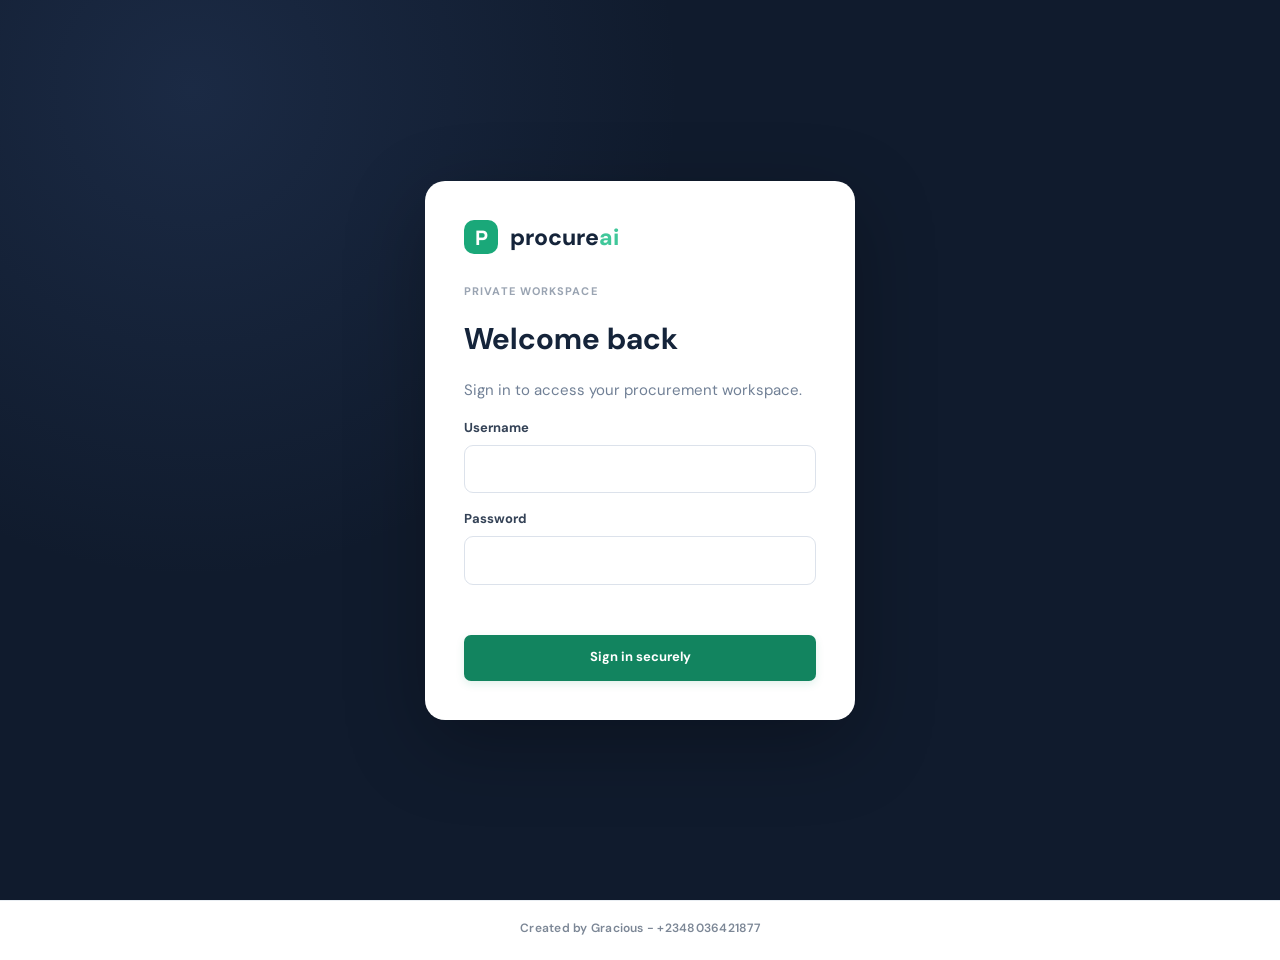
==== commit 2b204aa5: "Bust cached frontend assets for quotation redesign" ====
--- a/static/index.html
+++ b/static/index.html
@@ -10,7 +10,7 @@
   <meta name="apple-mobile-web-app-capable" content="yes">
   <meta name="apple-mobile-web-app-status-bar-style" content="black-translucent">
   <title>ProcureAI — Industrial operations workspace</title>
-  <link rel="stylesheet" href="/static/styles.css">
+  <link rel="stylesheet" href="/static/styles.css?v=20261126-quotation-fix">
 </head>
 <body>
 <section class="login-screen" id="loginScreen">
@@ -254,7 +254,7 @@
 </div></div>
 <footer class="app-creator-footer">Created by Gracious - +2348036421877</footer>
 <div class="toast" id="toast"></div>
-<script src="/static/app.js"></script>
+<script src="/static/app.js?v=20261126-quotation-fix"></script>
 <script src="/static/auth.js"></script>
 <script src="/static/job-completion.js"></script>
 </body></html>
--- a/static/styles.css
+++ b/static/styles.css
@@ -520,3 +520,138 @@
 .buyer-confirmation-toggle{white-space:nowrap}
 .buyer-confirmation-form[hidden]{display:none!important}
 @media(max-width:640px){.buyer-confirmation-heading-actions{width:100%;justify-content:flex-start}.project-request-open{padding:6px 8px;font-size:10px}}
+
+/* Keep sign-in action text as readable as the username and password fields. */
+.login-card .login-submit { font-size: 13px; line-height: 1.4; min-height: 46px; }
+
+
+/* Readability pass: accessible, consistent typography across ProcureAI */
+:root { font-size: 16px; }
+body { font-size: 15px; line-height: 1.55; }
+button, input, select, textarea { font-size: inherit; }
+.nav-item { font-size: 14px; line-height: 1.4; }
+.nav-item i { font-size: 11px; }
+.workspace-label { font-size: 11px; }
+.brand small { font-size: 10px; }
+.rule-card b, .user-row b { font-size: 13px; }
+.rule-card p, .user-row small { font-size: 12px; line-height: 1.55; }
+.crumb { font-size: 13px; }
+.top-actions { font-size: 12px; }
+.page-heading h1 { font-size: 30px; line-height: 1.2; }
+.eyebrow { font-size: 11px; letter-spacing: 1.1px; }
+.subheading { font-size: 14px; line-height: 1.5; }
+.btn { font-size: 13px; line-height: 1.35; padding: 11px 16px; }
+.metric-top { font-size: 13px; }
+.metric strong { font-size: 28px; }
+.metric small { font-size: 12px; }
+.panel-heading h2, .insight-panel h2 { font-size: 17px; line-height: 1.35; }
+.panel-heading p { font-size: 12px; line-height: 1.5; }
+.text-btn { font-size: 12px; }
+th { font-size: 10px; letter-spacing: .7px; }
+td { font-size: 13px; line-height: 1.45; }
+.pill { font-size: 11px; padding: 5px 9px; }
+.supplier-info b, .quote-item b { font-size: 13px; }
+.supplier-info small, .quote-item small { font-size: 11px; }
+.rating, .quote-price { font-size: 13px; }
+.supplier-card h3 { font-size: 17px; }
+.supplier-card p { font-size: 12px; line-height: 1.5; }
+.supplier-stats b { font-size: 17px; }
+.supplier-stats small { font-size: 11px; }
+.analysis-picker label, .form-grid label { font-size: 13px; line-height: 1.45; }
+.analysis-picker select, .form-grid input, .form-grid select { font-size: 14px; min-height: 44px; }
+.recommendation h3 { font-size: 17px; }
+.recommendation p { font-size: 13px; line-height: 1.5; }
+.recommend-price { font-size: 23px; }
+.breakdown span { font-size: 11px; }
+.breakdown b { font-size: 13px; }
+.empty-state h3 { font-size: 17px; }
+.empty-state p { font-size: 13px; line-height: 1.5; }
+.action-btn { font-size: 11px; padding: 8px 10px; }
+.modal-head h2 { font-size: 22px; }
+.toast { font-size: 13px; }
+.search, .filter-select { font-size: 13px; min-height: 42px; }
+.quote-detail-field small { font-size: 12px; }
+.quote-detail-field b { font-size: 14px; }
+.setup-intro h2 { font-size: 22px; }
+.setup-intro p { font-size: 14px; line-height: 1.65; }
+.setup-section-title h2 { font-size: 17px; }
+.setup-section-title p { font-size: 13px; line-height: 1.5; }
+.setup-form label { font-size: 13px; }
+.setup-form input, .setup-form select, .setup-form textarea { font-size: 14px; min-height: 44px; }
+.setup-form label small { font-size: 12px; line-height: 1.45; }
+.setup-save b { font-size: 13px; }
+.setup-save span { font-size: 12px; }
+.po-preview-field small { font-size: 11px; }
+.po-preview-field b { font-size: 14px; }
+.po-preview-note { font-size: 13px; line-height: 1.6; }
+.po-approval-note span { font-size: 11px; }
+.po-approval-note b { font-size: 13px; line-height: 1.55; }
+.po-email-step p { font-size: 14px; line-height: 1.55; }
+@media (max-width: 800px) {
+  .page-heading h1 { font-size: 27px; }
+  .page-heading>.btn { font-size: 13px; }
+  .metric strong { font-size: 25px; }
+}
+@media (max-width: 520px) {
+  body { font-size: 15px; }
+  .crumb { font-size: 12px; }
+  .page-heading h1 { font-size: 25px; }
+  .metric-top { font-size: 12px; }
+  .metric small { font-size: 11px; }
+  .panel-heading h2, .insight-panel h2 { font-size: 16px; }
+  .panel-heading p { font-size: 12px; }
+  .btn { font-size: 13px; }
+  .search { font-size: 13px; }
+}
+/* Visible keyboard focus and comfortable tap targets */
+:where(button, a, input, select, textarea, [tabindex]):focus-visible {
+  outline: 3px solid rgba(21,150,108,.42);
+  outline-offset: 2px;
+}
+
+/* Refined quotation record: commercial-first, structured and responsive */
+.quote-detail-modal{width:min(900px,calc(100vw - 28px));max-height:90vh}
+.quote-detail-content{padding:0 2px 4px}
+.quote-detail-hero{display:grid;grid-template-columns:minmax(0,1fr) minmax(210px,.62fr);gap:20px;padding:22px;border:1px solid #dce5ef;border-radius:15px;background:linear-gradient(135deg,#f5f8fc 0%,#eef4f8 100%);margin:4px 0 18px}
+.quote-detail-kicker{font-size:10px;font-weight:800;letter-spacing:.1em;color:#64758b}
+.quote-detail-hero h3{font-size:22px;line-height:1.25;margin:8px 0 5px;color:#15243a}
+.quote-detail-hero p{margin:0;color:#526176;font-size:14px;font-weight:600}
+.quote-detail-hero p span{color:#9aa7b6;padding:0 4px}
+.quote-detail-tags{display:flex;flex-wrap:wrap;gap:7px;margin-top:14px}
+.quote-detail-tag{font-size:11px;color:#526176;background:#fff;border:1px solid #dce5ef;border-radius:20px;padding:5px 9px}
+.quote-detail-total{align-self:stretch;display:flex;flex-direction:column;justify-content:center;padding:15px 17px;background:#13243b;color:#fff;border-radius:12px;min-width:0}
+.quote-detail-total small{font-size:10px;letter-spacing:.09em;color:#b6c7d9;font-weight:800}
+.quote-detail-total strong{font-size:clamp(22px,3vw,30px);line-height:1.2;margin:7px 0;overflow-wrap:anywhere}
+.quote-detail-total span{font-size:11px;color:#c4d1df}
+.quote-detail-section{border:1px solid #e1e7ef;border-radius:13px;padding:17px;margin:0 0 14px;background:#fff}
+.quote-detail-section-head{display:flex;justify-content:space-between;align-items:center;gap:12px;margin-bottom:14px}
+.quote-detail-section-head .eyebrow{font-size:9px;letter-spacing:.1em;color:#78889c;font-weight:800}
+.quote-detail-section-head h4{font-size:16px;color:#1c2d43;margin:4px 0 0}
+.quote-detail-price-grid{display:grid;grid-template-columns:repeat(3,minmax(0,1fr));gap:9px}
+.quote-detail-price-grid>div{padding:12px;background:#f7f9fc;border:1px solid #edf1f5;border-radius:9px;min-width:0}
+.quote-detail-price-grid small,.quote-detail-info-list small,.quote-detail-request small{display:block;color:#78879a;font-size:11px;margin-bottom:5px}
+.quote-detail-price-grid b,.quote-detail-info-list b,.quote-detail-request b{display:block;color:#26384e;font-size:13px;overflow-wrap:anywhere}
+.quote-detail-price-grid .quote-detail-price-total{background:#edf7f2;border-color:#d5eadf}
+.quote-detail-price-total b{color:#14724f;font-size:15px}
+.quote-detail-two-col{display:grid;grid-template-columns:1fr 1fr;gap:14px}
+.quote-detail-two-col .quote-detail-section{margin-bottom:14px}
+.quote-detail-info-list{display:grid;gap:12px}
+.quote-detail-info-list>div{padding-bottom:9px;border-bottom:1px solid #edf1f5}
+.quote-detail-info-list>div:last-child{padding-bottom:0;border:0}
+.quote-detail-request{display:grid;grid-template-columns:repeat(2,minmax(0,1fr));gap:14px}
+.quote-detail-request-code{font-size:11px;font-weight:800;color:#315f91;background:#edf4fb;border-radius:20px;padding:6px 10px}
+.quote-detail-note{font-size:13px;line-height:1.65;color:#43546a;background:#f7f9fc;border-radius:9px;padding:12px;margin:0}
+.quote-detail-compliance{font-size:10px;font-weight:800;border-radius:20px;padding:6px 10px;white-space:nowrap}
+.quote-detail-compliance.is-good{color:#14724f;background:#e8f6ef}
+.quote-detail-compliance.is-bad{color:#a83b3b;background:#fff0f0}
+.quote-detail-compliance.is-warn{color:#8a5a12;background:#fff5df}
+.quote-detail-compliance.is-neutral{color:#5d6b7c;background:#eef2f6}
+.quote-detail-actions{display:flex;justify-content:flex-end;align-items:center;gap:9px;flex-wrap:wrap;padding:2px 0 14px}
+.quote-detail-actions .quote-lock-note{margin:0;flex:1}
+.quote-detail-content .technical-review-form{margin-top:12px;border:1px solid #dfe7ef;border-radius:13px;padding:18px;background:#f8fafc}
+.quote-detail-content .technical-review-form>strong{font-size:16px;color:#1d3047}
+.quote-detail-content .technical-review-form>p{font-size:13px;line-height:1.55;color:#627187}
+.quote-detail-content .technical-review-form label{display:block;margin:12px 0;color:#43546a;font-size:12px;font-weight:700}
+.quote-detail-content .technical-review-form select,.quote-detail-content .technical-review-form textarea{width:100%;margin-top:6px;border:1px solid #d5deea;border-radius:9px;padding:11px;font:inherit;font-size:13px;background:#fff;color:#25364b}
+@media(max-width:650px){.quote-detail-modal{width:calc(100vw - 18px);max-height:94vh}.quote-detail-hero{grid-template-columns:1fr;padding:16px;gap:12px}.quote-detail-hero h3{font-size:19px}.quote-detail-two-col{grid-template-columns:1fr;gap:0}.quote-detail-price-grid{grid-template-columns:repeat(2,minmax(0,1fr))}.quote-detail-request{grid-template-columns:1fr 1fr}.quote-detail-section{padding:14px}.quote-detail-section-head{align-items:flex-start}}
+@media(max-width:390px){.quote-detail-price-grid,.quote-detail-request{grid-template-columns:1fr}}
